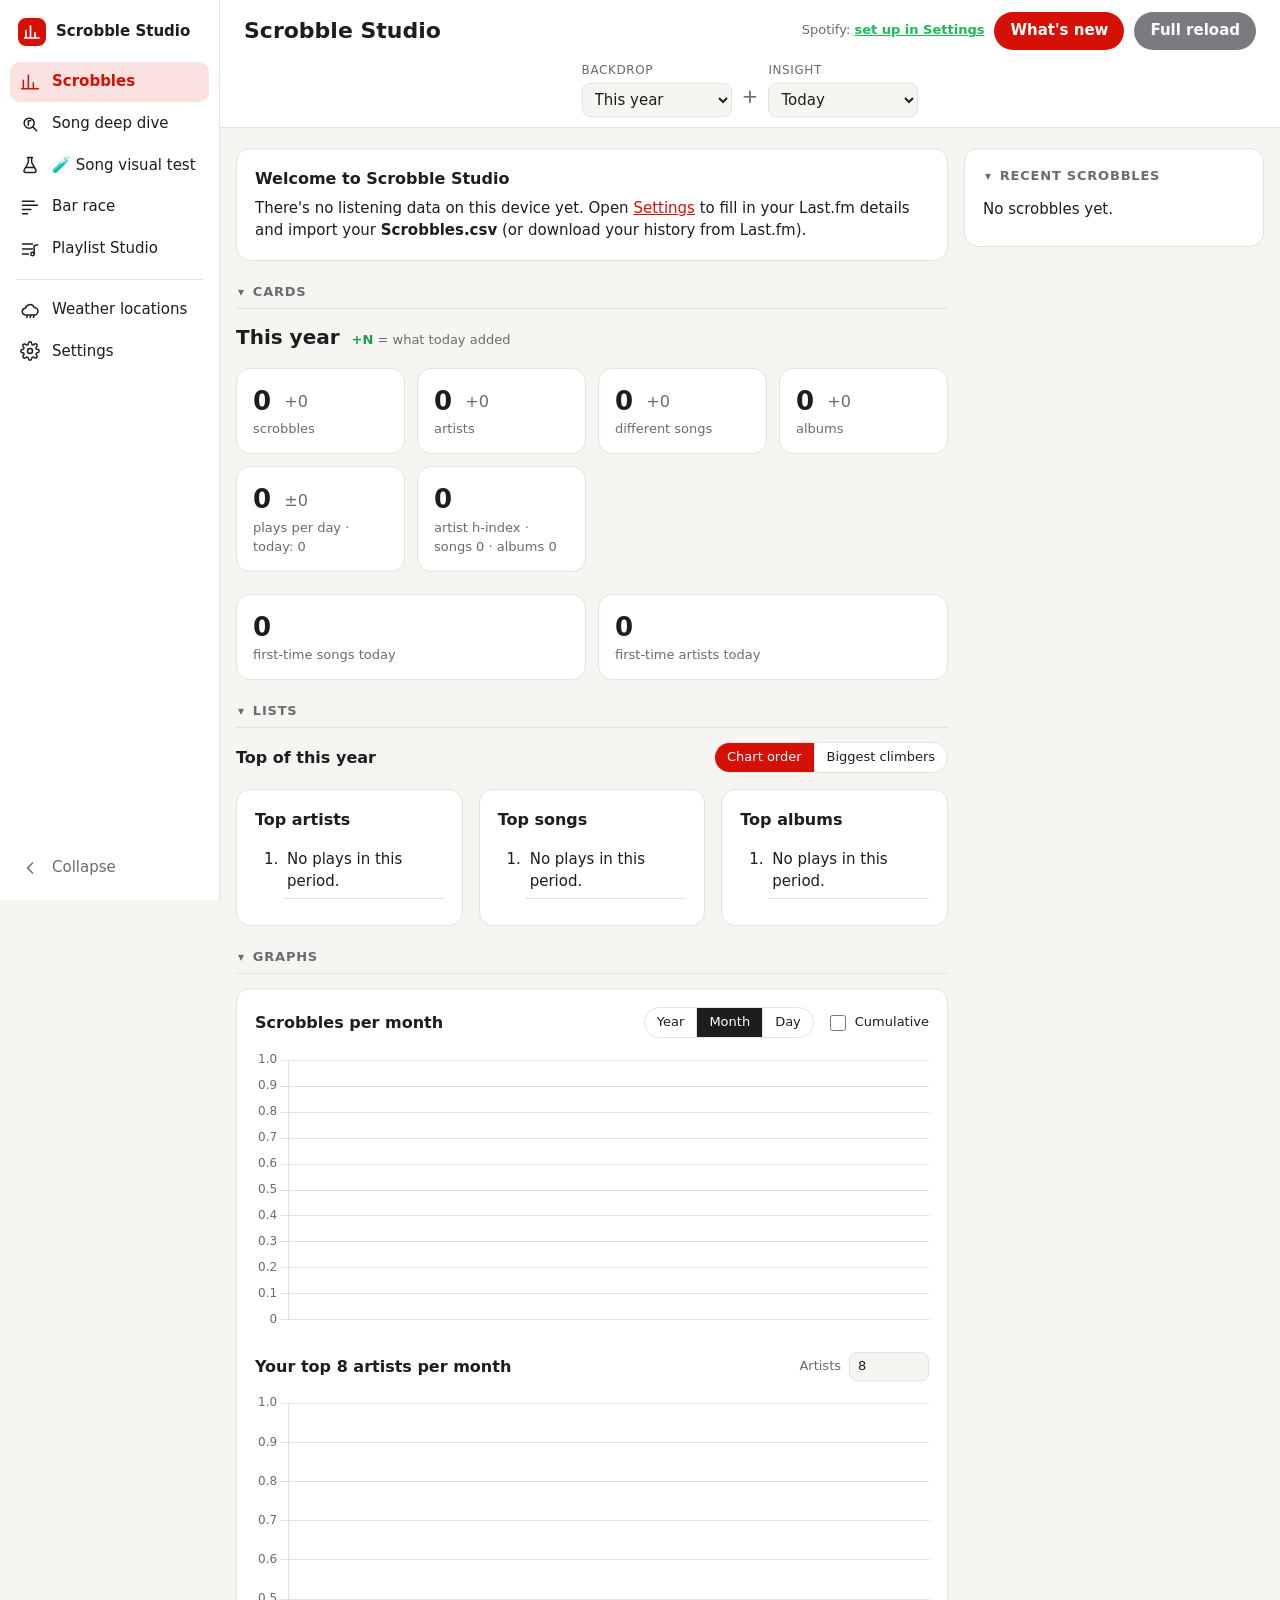
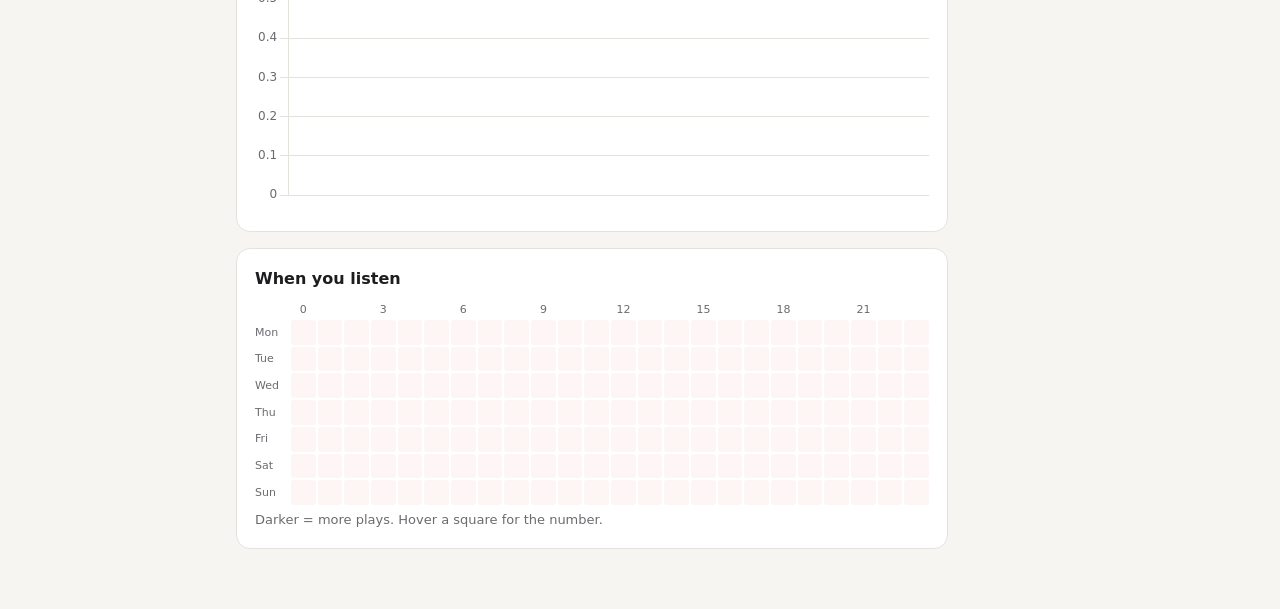
==== index.html @ 57355b49 "﻿Song deep dive: whole timeline in the skyline, shorter cards - Skyline timeline starts at your very" ====
<!doctype html>
<html lang="en">
<head>
  <meta charset="utf-8">
  <meta name="viewport" content="width=device-width, initial-scale=1">
  <title>Scrobble Studio</title>
  <meta name="theme-color" content="#d51007">
  <link rel="manifest" href="manifest.webmanifest">
  <link rel="icon" href="icon-192.png">
  <link rel="apple-touch-icon" href="icon-192.png">
  <link rel="stylesheet" href="style.css?v=21">
  <!-- Chart.js 4.4.1 (official npm release), stored in this repository so no outside code runs in the app -->
  <script src="js/chart.umd.min.js?v=21"></script>
</head>
<body>
  <div class="sticky-top">
    <header class="top">
      <h1>Scrobble Studio <span class="page-title" id="pageTitle"></span></h1>
      <div class="top-actions">
        <span id="spotifyStatus" class="pill">Spotify: checking…</span>
        <button id="newBtn" class="btn grey">Checking…</button>
        <button id="fullBtn" class="btn grey" title="Download your entire Last.fm history again and rebuild your data">Full reload</button>
      </div>
    </header>

    <!-- Scrobbles page: backdrop + insight panel (collapsible on phones) -->
    <section class="filters panel" data-page="scrobbles">
      <button class="panel-toggle" id="panelToggle" type="button" aria-expanded="false" aria-controls="panelBody">
        <span id="panelSummary">This year · + today</span><span class="chev" aria-hidden="true">▾</span>
      </button>
      <div class="panel-body" id="panelBody">
        <div class="compare">
          <label class="view-group" title="The big picture: all totals and lists are for this period">
            <span class="view-label">Backdrop</span>
            <select id="backdrop">
              <option value="all">All time</option><option value="year">This year</option><option value="365d">Last 365 days</option>
              <option value="month">This month</option><option value="30d">Last 30 days</option>
              <option value="week">This week</option><option value="7d">Last 7 days</option>
            </select>
          </label>
          <span class="compare-arrow" aria-hidden="true">+</span>
          <label class="view-group" title="The recent period whose influence is shown as green +N">
            <span class="view-label">Insight</span>
            <select id="insight">
              <option value="today">Today</option><option value="week">This week</option><option value="7d">Last 7 days</option>
              <option value="month">This month</option><option value="30d">Last 30 days</option>
              <option value="year">This year</option><option value="365d">Last 365 days</option>
            </select>
          </label>
        </div>
      </div>
    </section>
  </div>

  <!-- ============================================================ Scrobbles (backdrop + insight) -->
  <div class="page" data-page="scrobbles">
  <div class="layout">
  <main>
    <section class="card welcome" id="welcome" hidden>
      <h2>Welcome to Scrobble Studio</h2>
      <p>There's no listening data on this device yet. Open <a href="settings.html">Settings</a> to fill in your Last.fm
        details and import your <b>Scrobbles.csv</b> (or download your history from Last.fm).</p>
    </section>

    <details class="group" data-group="cards" open>
      <summary class="group-head">Cards</summary>
      <div class="group-body">
        <div class="overview-head">
          <h2 id="ovTitle">This year</h2>
          <span class="hint" id="ovHint"></span>
        </div>
        <section class="stats" id="stats"></section>
        <section class="stats firsts" id="stats2"></section>
      </div>
    </details>

    <details class="group" data-group="lists" open>
      <summary class="group-head">Lists</summary>
      <div class="group-body">
    <div class="top-head">
      <h2 id="listsTitle">Top of this year</h2>
      <span class="selection-pill" id="selectionPill" hidden>
        Filtered to: <b id="selectionText"></b>
        <button id="selectionClear" title="Clear (Esc)" aria-label="Clear selection">✕</button>
      </span>
      <span style="flex:1"></span>
      <div class="seg" id="listSort" role="group" aria-label="Order">
        <button data-sort="chart">Chart order</button><button data-sort="climb">Biggest climbers</button>
      </div>
    </div>
    <div class="grid3">
      <section class="card">
        <div class="card-head"><h2>Top artists</h2></div>
        <ol id="artistList" class="ranklist bars movers" data-show="10"></ol>
        <div class="list-size" data-list="artistList"></div>
        <div class="dropped" id="artistDropped"></div>
      </section>
      <section class="card">
        <div class="card-head"><h2>Top songs</h2></div>
        <ol id="trackList" class="ranklist bars movers" data-show="10"></ol>
        <div class="list-size" data-list="trackList"></div>
        <div class="dropped" id="trackDropped"></div>
      </section>
      <section class="card">
        <div class="card-head"><h2>Top albums</h2></div>
        <ol id="albumList" class="ranklist bars movers" data-show="10"></ol>
        <div class="list-size" data-list="albumList"></div>
        <div class="dropped" id="albumDropped"></div>
      </section>
    </div>
      </div>
    </details>

    <details class="group" data-group="graphs" open>
      <summary class="group-head">Graphs</summary>
      <div class="group-body">
    <section class="card">
      <div class="card-head chart-head">
        <h2 id="timelineTitle">Scrobbles per month</h2>
        <div class="chart-tools">
          <div class="seg seg-neutral" id="timeBy" role="group" aria-label="Group per"
               title="Year shows all years (ignores the backdrop); month and day follow the backdrop">
            <button data-by="year">Year</button><button data-by="month">Month</button><button data-by="day">Day</button>
          </div>
          <label class="switch" title="Show a running total instead of the amount per period">
            <input type="checkbox" id="cumulative"> Cumulative
          </label>
        </div>
      </div>
      <div class="chart-box"><canvas id="timelineChart"></canvas></div>
      <div class="card-head chart-head" style="margin-top:22px">
        <h2 id="yearsTitle">Your top artists per month</h2>
        <label class="count-field" title="How many artists the chart draws (1-25)">Artists
          <input type="number" id="artistLines" min="1" max="25" step="1" value="8">
        </label>
      </div>
      <div class="chart-box tall"><canvas id="yearsChart"></canvas></div>
    </section>

    <section class="card">
      <div class="card-head"><h2>When you listen</h2></div>
      <div id="clock" class="clock"></div>
      <p class="hint">Darker = more plays. Hover a square for the number.</p>
    </section>
      </div>
    </details>
  </main>

  <aside class="card recent">
    <details class="group" data-group="recent" open>
      <summary class="group-head">Recent scrobbles <span class="hint" id="recentCount"></span></summary>
      <ol id="recentList" class="recent-list"></ol>
    </details>
  </aside>
  </div>
  </div>

  <!-- ============================================================ Playlist Studio -->
  <div class="page" data-page="playlists" hidden>
    <main class="page-main">
    <section class="card maker" id="maker">
      <div class="card-head"><h2>Playlist Studio</h2></div>
      <div class="param-row pl-period">
        <label>Period
          <select id="plRange">
            <option value="all">All time</option><option value="year">This year</option><option value="month">This month</option>
            <option value="week">This week</option><option value="365d">Last 365 days</option><option value="30d">Last 30 days</option>
            <option value="7d">Last 7 days</option><option value="custom">Custom…</option>
          </select>
        </label>
        <label>From <input type="date" id="plStart"></label>
        <label>To <input type="date" id="plEnd"></label>
        <span class="hint">Used by Top tracks and Weather.</span>
      </div>
      <div class="tabs" id="tabs">
        <button class="tab active" data-kind="top">Top tracks</button>
        <button class="tab" data-kind="forgotten">Forgotten favourites</button>
        <button class="tab" data-kind="artists">Artist deep-dive</button>
        <button class="tab" data-kind="genre">Genre deep-dive</button>
        <button class="tab" data-kind="onthisday">On this day</button>
        <button class="tab" data-kind="weather">Weather</button>
      </div>

      <div class="params">
        <div class="param-group" data-for="top">
          <p class="hint">Your most played songs in the period above.</p>
        </div>
        <div class="param-group" data-for="forgotten" hidden>
          <label>Played at least <input type="number" id="minPlays" value="10" min="1"> times</label>
          <label>…but not in the last <input type="number" id="months" value="12" min="1"> months</label>
        </div>
        <div class="param-group" data-for="artists" hidden>
          <label class="wide">Artists (separate with commas)
            <input type="text" id="artistInput" list="artistOptions" placeholder="e.g. Wolf Alice, Coldplay">
          </label>
          <datalist id="artistOptions"></datalist>
        </div>
        <div class="param-group" data-for="genre" hidden>
          <label class="wide">Genre
            <input type="text" id="tagInput" list="tagOptions" placeholder="e.g. indie rock">
          </label>
          <datalist id="tagOptions"></datalist>
          <button class="btn ghost" id="loadTags">Suggest genres from my artists</button>
          <p class="hint">The first time, this looks up genres for your top 200 artists on Last.fm. That takes about a minute, then it's saved.</p>
        </div>
        <div class="param-group" data-for="onthisday" hidden>
          <label>Within <input type="number" id="window" value="3" min="0" max="30"> days of today, in earlier years</label>
        </div>
        <div class="param-group" data-for="weather" hidden>
          <label>Weather
            <select id="wCond">
              <option value="rain">Rain</option>
              <option value="heavy">Heavy rain</option>
              <option value="snow">Snow</option>
              <option value="clear">Sunny / clear</option>
              <option value="cloudy">Grey / overcast</option>
              <option value="fog">Fog</option>
              <option value="storm">Thunderstorm</option>
              <option value="any">Any weather</option>
            </select>
          </label>
          <label>Match
            <select id="wScope">
              <option value="day">the whole day</option>
              <option value="hour">the hour I listened</option>
            </select>
          </label>
          <label>Rank by
            <select id="wSort">
              <option value="plays">most played</option>
              <option value="typical">most typical for this weather</option>
            </select>
          </label>
          <label>Temp. <input type="number" id="wTmin" placeholder="min" step="1"> to <input type="number" id="wTmax" placeholder="max" step="1"> °C</label>
          <div class="months" id="wMonths">
            <span class="hint">Months:</span>
            <label><input type="checkbox" value="1">Jan</label><label><input type="checkbox" value="2">Feb</label>
            <label><input type="checkbox" value="3">Mar</label><label><input type="checkbox" value="4">Apr</label>
            <label><input type="checkbox" value="5">May</label><label><input type="checkbox" value="6">Jun</label>
            <label><input type="checkbox" value="7">Jul</label><label><input type="checkbox" value="8">Aug</label>
            <label><input type="checkbox" value="9">Sep</label><label><input type="checkbox" value="10">Oct</label>
            <label><input type="checkbox" value="11">Nov</label><label><input type="checkbox" value="12">Dec</label>
          </div>
          <p class="hint" id="wHint">Uses the weather from your <a href="locations.html">Weather locations</a> and the period above.</p>
        </div>
        <div class="param-row">
          <label>Number of songs <input type="number" id="limit" value="50" min="5" max="200"></label>
          <button class="btn" id="previewBtn">Preview playlist</button>
        </div>
      </div>

      <div id="preview" hidden>
        <div class="param-row">
          <label class="wide">Playlist name <input type="text" id="plName"></label>
          <button class="btn spotify" id="createBtn">Create on Spotify</button>
        </div>
        <p id="createMsg" class="msg"></p>
        <ol id="plList" class="ranklist removable"></ol>
      </div>
    </section>
    </main>
  </div>

  <!-- ============================================================ Bar race -->
  <div class="page" data-page="race" hidden>
    <main class="page-main">
      <section class="card race-form">
        <div class="card-head"><h2>Bar race</h2></div>
        <div class="race-grid">
          <div class="view-group"><span class="view-label">What races</span>
            <div class="seg" id="raceKind" role="group" aria-label="What races">
              <button data-kind="artist">Artists</button><button data-kind="track">Songs</button><button data-kind="album">Albums</button>
            </div>
          </div>
          <label class="view-group"><span class="view-label">Timeframe</span>
            <select id="raceRange">
              <option value="all">All time</option><option value="year">This year</option><option value="365d">Last 365 days</option>
              <option value="30d">Last 30 days</option><option value="custom">Custom…</option>
            </select></label>
          <label class="view-group"><span class="view-label">From</span><input type="date" id="raceStart"></label>
          <label class="view-group"><span class="view-label">To</span><input type="date" id="raceEnd"></label>
          <label class="view-group"><span class="view-label">Bars shown</span><input type="number" id="raceN" min="3" max="30" value="10"></label>
          <label class="view-group"><span class="view-label">Duration (seconds)</span><input type="number" id="raceDur" min="5" max="300" value="30"></label>
          <label class="view-group"><span class="view-label">Step</span>
            <select id="raceStep">
              <option value="auto">Auto</option><option value="day">Per day</option><option value="week">Per week</option>
              <option value="month">Per month</option><option value="year">Per year</option>
            </select></label>
          <label class="view-group"><span class="view-label">Mode</span>
            <select id="raceMode">
              <option value="cumulative">Running total</option>
              <option value="rolling">Rolling window (what was hot)</option>
            </select></label>
          <label class="view-group" id="raceWinWrap" hidden><span class="view-label">Window (steps)</span><input type="number" id="raceWin" min="1" max="1000" value="12"></label>
          <button class="btn" id="raceGo">Generate</button>
        </div>
        <p class="hint" id="raceHint">Running total: who has the most plays so far at each moment. Rolling window: who was hottest at each moment (e.g. the last 12 months).</p>
      </section>

      <section class="card race-stage">
        <canvas id="raceCanvas" aria-label="Animated bar chart race"></canvas>
        <div class="player">
          <input type="range" class="scrub" id="raceScrub" min="0" max="1000" value="0" aria-label="Position in the race">
          <div class="player-controls">
            <button class="icon-btn" id="racePlay" type="button" aria-label="Play"></button>
            <button class="icon-btn ghost" id="raceRestart" type="button" aria-label="Restart"></button>
            <span style="flex:1"></span>
            <button class="btn grey" id="raceRecord" title="Play the whole race once and save it as a video file">● Record video</button>
          </div>
        </div>
      </section>
    </main>
  </div>

  <!-- ============================================================ Song deep dive -->
  <div class="page" data-page="song" hidden>
    <main class="page-main">
      <section class="card song-search">
        <div class="search-wrap">
          <input type="search" id="songQuery" placeholder="Search a song or artist from your library…" autocomplete="off" aria-label="Search a song">
          <ul id="songResults" class="suggest" hidden></ul>
        </div>
      </section>
      <section class="card hint" id="songEmpty">Search a song above, or click a song in the Top songs list on the Scrobbles page.</section>
      <div id="songBody" class="song-body" hidden>
        <div class="song-head" id="songHead"><div class="song-head-text"><h2 id="songTitle"></h2><span class="hint" id="songSub"></span></div><div class="song-head-nums" id="songHeadNums"></div></div>
        <section class="stats" id="songStats"></section>
        <section class="card">
          <div class="card-head chart-head">
            <h2>Skyline: position among all your songs</h2>
            <div class="seg seg-neutral" id="songRange" role="group" aria-label="Period">
              <button data-range="all">All time</button><button data-range="year">This year</button><button data-range="month">This month</button>
            </div>
          </div>
          <canvas id="songCanvas" aria-label="Skyline: every song's plays so far by position, this song in red"></canvas>
          <div class="player">
            <input type="range" class="scrub" id="songScrub" min="0" max="1000" value="1000" aria-label="Position in time">
            <div class="player-date" id="songDate"></div>
            <div class="player-controls">
              <button class="icon-btn" id="songPlay" type="button" aria-label="Play"></button>
              <button class="icon-btn ghost" id="songRestart" type="button" aria-label="Restart"></button>
            </div>
          </div>
        </section>
        <section class="card">
          <div class="card-head chart-head">
            <h2>Year rings</h2>
            <label class="count-field" title="The window looks this many months back and ahead, plus the month itself (0-12)">Months before and after
              <input type="number" id="ringHalf" min="0" max="12" step="1" value="1">
            </label>
          </div>
          <canvas id="ringCanvas" class="lab-canvas" aria-label="Year rings: plays around each date, one ring per year"></canvas>
          <div class="player">
            <input type="range" class="scrub" id="ringScrub" min="0" max="1000" value="1000" aria-label="Position in time">
            <div class="player-date" id="ringDate"></div>
            <div class="player-controls">
              <button class="icon-btn" id="ringPlay" type="button" aria-label="Play"></button>
              <button class="icon-btn ghost" id="ringRestart" type="button" aria-label="Restart"></button>
            </div>
          </div>
        </section>
        <section class="card">
          <div class="card-head"><h2>Played together</h2></div>
          <p class="hint">For every play of this song: the 3 songs you played most within 2 days before or after. These 5 made that top 3 most often.</p>
          <ol id="songTogether" class="ranklist together"></ol>
        </section>
      </div>
    </main>
  </div>

  <!-- ============================================================ Song visual test (temporary) -->
  <div class="page" data-page="lab" hidden>
    <main class="page-main">
      <section class="card lab-controls">
        <p class="hint" style="margin-top:0">🧪 Temporary test page: compare different ways to show a song's journey. Pick a song, then play each visual with its own controls.</p>
        <div class="search-wrap">
          <input type="search" id="labQuery" placeholder="Search a song or artist from your library…" autocomplete="off" aria-label="Search a song">
          <ul id="labResults" class="suggest" hidden></ul>
        </div>
        <div class="lab-opts">
          <div class="seg seg-neutral" id="labRange" role="group" aria-label="Period">
            <button data-range="all">All time</button><button data-range="year">This year</button><button data-range="month">This month</button>
          </div>
          <label class="count-field" title="How many months the rolling total covers (1-60)">Rolling months
            <input type="number" id="labMonths" min="1" max="60" step="1" value="12">
          </label>
          <span class="hint" id="labSong"></span>
        </div>
      </section>
      <p class="hint" id="labEmpty">Search a song above to start.</p>
      <div id="labBody" class="song-body" hidden></div>
    </main>
  </div>

  <div id="toast" class="toast" hidden></div>
  <script src="js/engine.js?v=21"></script>
  <script src="js/nav.js?v=21"></script>
  <script src="js/app.js?v=21"></script>
  <script src="js/race.js?v=21"></script>
  <script src="js/song.js?v=21"></script>
  <script src="js/songlab.js?v=21"></script>
</body>
</html>
---- style.css ----
:root {
  --bg: #f6f5f2;
  --card: #ffffff;
  --text: #1d1d1f;
  --muted: #6b6b70;
  --line: #e4e2dd;
  --accent: #d51007;      /* Last.fm red */
  --spotify: #1db954;
  --radius: 14px;
}
@media (prefers-color-scheme: dark) {
  :root:not([data-theme="light"]) {
    --bg: #131315;
    --card: #1d1d20;
    --text: #ececef;
    --muted: #9a9aa2;
    --line: #2e2e33;
    --accent: #ff4a3d;
  }
}

* { box-sizing: border-box; }
body {
  margin: 0;
  background: var(--bg);
  color: var(--text);
  font: 15px/1.45 "Segoe UI", system-ui, sans-serif;
}
h1 { font-size: 22px; margin: 0; }
h2 { font-size: 16px; margin: 0; }

/* Header + filter bar stay pinned to the top while you scroll */
.sticky-top {
  position: sticky; top: 0; z-index: 5;
  background: var(--card); border-bottom: 1px solid var(--line);
}
.top {
  display: flex; justify-content: space-between; align-items: center; flex-wrap: wrap; gap: 12px;
  padding: 12px 24px 8px;
}
.top-actions { display: flex; gap: 10px; align-items: center; flex-wrap: wrap; }

.clock { width: 100%; }               /* horizontal: always fills the card's full width */
.count-field { font-size: 13px; }
.count-field input { width: 72px; padding: 4px 6px; }

/* Chart granularity switch in the top bar: a display setting, so it looks different from the red filters */
.view-opts {
  display: flex; gap: 20px; align-items: flex-start;
  margin-left: 24px; margin-right: auto; padding-left: 24px; border-left: 1px dashed var(--line);
}
.view-group { display: flex; flex-direction: column; gap: 4px; align-items: flex-start; }
.view-label { font-size: 12px; color: var(--muted); text-transform: uppercase; letter-spacing: .05em; }
/* Click selection in the top lists (cross-filter) */
.ranklist.bars li[data-id] { cursor: pointer; user-select: none; border-radius: 4px; }
.ranklist.bars li[data-id]:hover { background: color-mix(in srgb, var(--accent) 5%, transparent); }
.ranklist.has-selection li:not(.picked) { opacity: .4; }
.ranklist li.picked { box-shadow: inset 3px 0 0 var(--accent); }
.ranklist li.picked::before { background: color-mix(in srgb, var(--accent) 28%, transparent) !important; }
.selection-pill {
  display: inline-flex; align-items: center; gap: 6px; margin-left: 12px; padding: 3px 4px 3px 12px;
  font-size: 13px; color: var(--accent); border: 1px solid var(--accent); border-radius: 999px;
  background: color-mix(in srgb, var(--accent) 8%, transparent); max-width: 50%;
}
.selection-pill[hidden] { display: none; }
.selection-pill b { overflow: hidden; text-overflow: ellipsis; white-space: nowrap; }
.selection-pill button { border: 0; background: var(--accent); color: #fff; border-radius: 999px; width: 22px; height: 22px; cursor: pointer; font-size: 11px; }

.stat.h { border-style: dashed; }
.stat.h .l::after { content: " ⓘ"; opacity: .6; }
.view-number { width: 64px; padding: 4px 8px; font-size: 13px; border-radius: 999px; background: var(--card); }
.seg.seg-neutral button.active { background: var(--text); color: var(--card); }

/* Top artists / songs / albums row */
.top-head { display: flex; justify-content: space-between; align-items: center; gap: 12px; flex-wrap: wrap; }
.seg { display: inline-flex; border: 1px solid var(--line); border-radius: 999px; overflow: hidden; background: var(--card); }
.seg button { font: inherit; font-size: 13px; border: 0; background: transparent; color: var(--text); padding: 5px 12px; cursor: pointer; }
.seg button + button { border-left: 1px solid var(--line); }
.seg button.active { background: var(--accent); color: #fff; }
.grid3 { display: grid; grid-template-columns: repeat(3, minmax(0, 1fr)); gap: 16px; }
@media (max-width: 1100px) { .grid3 { grid-template-columns: 1fr; } }
.ranklist.bars { max-height: 460px; }
.ranklist.bars li { position: relative; padding: 5px 4px; }
.ranklist.bars li::before {
  content: ""; position: absolute; left: 0; top: 3px; bottom: 3px; width: var(--w); z-index: 0;
  background: color-mix(in srgb, var(--accent) 12%, transparent); border-radius: 4px;
}
.ranklist.bars li > * { position: relative; z-index: 1; }
.ranklist.bars .t, .ranklist.bars .a { display: block; overflow: hidden; text-overflow: ellipsis; white-space: nowrap; }

.months { display: flex; flex-wrap: wrap; gap: 4px 10px; align-items: center; width: 100%; }
.months label { gap: 3px; font-size: 13px; color: var(--text); }
.param-group a { color: var(--accent); }

/* Anything with the hidden attribute stays hidden, whatever its display style */
[hidden] { display: none !important; }

/* ---------- Left sidebar (nav.js) ---------- */
:root { --side: 220px; }
body.side-collapsed { --side: 64px; }
body { padding-left: var(--side); transition: padding-left .2s; }
.sidebar {
  position: fixed; left: 0; top: 0; bottom: 0; width: var(--side); z-index: 30;
  display: flex; flex-direction: column; gap: 2px; padding: 12px 10px;
  background: var(--card); border-right: 1px solid var(--line); transition: width .2s, transform .2s; overflow: hidden;
}
.side-brand { display: flex; align-items: center; gap: 10px; padding: 6px 8px 14px; font-weight: 700; white-space: nowrap; }
.side-logo { display: inline-flex; width: 28px; height: 28px; border-radius: 8px; background: var(--accent); color: #fff; align-items: center; justify-content: center; flex: none; }
.side-logo svg { width: 18px; height: 18px; }
.side-link {
  display: flex; align-items: center; gap: 12px; padding: 9px 10px; border-radius: 10px; white-space: nowrap;
  color: var(--text); text-decoration: none; font: inherit; border: 0; background: none; cursor: pointer; text-align: left;
}
.side-logo svg { fill: none; stroke: currentColor; stroke-width: 2.2; stroke-linecap: round; stroke-linejoin: round; }
.side-link svg, .burger svg { width: 20px; height: 20px; flex: none; fill: none; stroke: currentColor; stroke-width: 1.8; stroke-linecap: round; stroke-linejoin: round; }
.side-link:hover { background: var(--bg); }
.side-link.active { background: color-mix(in srgb, var(--accent) 12%, transparent); color: var(--accent); font-weight: 600; }
.side-sep { height: 1px; background: var(--line); margin: 8px 6px; }
.side-fill { flex: 1; }
.side-collapse { color: var(--muted); }
body.side-collapsed .side-text { display: none; }
body.side-collapsed .side-collapse svg { transform: rotate(180deg); }
.burger { display: none; border: 0; background: none; color: var(--text); padding: 4px; margin-right: 4px; cursor: pointer; }
.side-scrim { display: none; }
.top h1 { display: flex; align-items: center; gap: 6px; }
.page-title { color: var(--muted); font-weight: 500; }
.page-main { max-width: 1400px; margin: 0 auto; padding: 20px 16px 60px; display: grid; gap: 16px; }

@media (max-width: 800px) {
  body, body.side-collapsed { padding-left: 0; --side: 240px; }
  body .side-text { display: inline !important; }
  .sidebar { transform: translateX(-100%); box-shadow: 0 0 24px rgba(0,0,0,.2); }
  body.side-open .sidebar { transform: none; }
  body.side-open .side-scrim { display: block; position: fixed; inset: 0; background: rgba(0,0,0,.35); z-index: 25; }
  .side-collapse { display: none; }
  .burger { display: inline-flex; }
}

/* ---------- Trends page ---------- */
.trends-bar { justify-content: flex-start; gap: 16px 28px; }
.compare { display: flex; align-items: flex-end; gap: 10px; flex-wrap: wrap; }
.compare select { min-width: 150px; }
.compare-arrow { font-size: 20px; color: var(--muted); padding-bottom: 6px; }
.compare-swap { padding: 6px 12px; }
.trend-intro h2 { font-size: 20px; }
.trend-intro p { margin: 6px 0 0; }
.ranklist.movers { max-height: 520px; }
.ranklist.movers li { padding: 6px 4px; }
.ranklist.movers li.touched { background: color-mix(in srgb, var(--accent) 6%, transparent); border-radius: 4px; }
.ranklist.movers .t, .ranklist.movers .a { display: block; overflow: hidden; text-overflow: ellipsis; white-space: nowrap; }
.mv { display: inline-block; min-width: 38px; text-align: center; font-size: 12px; font-weight: 700; padding: 2px 6px; border-radius: 999px; }
.mv.up { color: #1a9e48; background: color-mix(in srgb, #1a9e48 14%, transparent); }
.mv.down { color: var(--accent); background: color-mix(in srgb, var(--accent) 12%, transparent); }
.mv.new { color: #fff; background: var(--accent); }
.mv.same { color: var(--muted); }
.stat .v .mv { font-size: 13px; vertical-align: middle; }
.dropped { margin-top: 8px; font-size: 13px; }
.dropped .drop { white-space: nowrap; }
.pl-period { margin-bottom: 12px; padding-bottom: 12px; border-bottom: 1px solid var(--line); }

/* ---------- Scrobbles page: backdrop + insight panel, cards, lists ---------- */
.panel { flex-direction: column; align-items: stretch; gap: 0; }
.panel-body { display: flex; flex-wrap: wrap; align-items: flex-end; gap: 12px 28px; }
.panel-body .view-opts { margin-left: 0; }
.panel-toggle {
  display: none; width: 100%; align-items: center; justify-content: space-between; gap: 8px;
  font: inherit; font-weight: 600; color: var(--text); background: var(--bg); border: 1px solid var(--line);
  border-radius: 10px; padding: 8px 12px; cursor: pointer;
}
.panel.open .chev { transform: rotate(180deg); }
.chev { transition: transform .15s; color: var(--muted); }
.overview-head { display: flex; align-items: baseline; gap: 12px; flex-wrap: wrap; }
.overview-head h2 { font-size: 20px; }
.plus { color: #1a9e48; font-weight: 700; font-size: .62em; margin-left: 4px; vertical-align: middle; white-space: nowrap; }
.plus.zero { color: var(--muted); font-weight: 500; }
.overview-head .plus { font-size: 13px; margin: 0; }
.ranklist.movers .p { display: flex; align-items: center; gap: 6px; }
.ranklist.movers .p b { font-weight: 600; font-variant-numeric: tabular-nums; color: var(--text); }
.ranklist.movers .p .plus { font-size: 12px; margin: 0; }
.ranklist.movers .mv { min-width: 0; padding: 1px 6px; font-size: 11px; }
/* The green end of each bar = the share the insight added (60 plays with +30 → half green).
   Medium-dark green at partial strength, so the text on top stays readable. */
.ranklist.movers li::before {
  background: linear-gradient(to right,
    color-mix(in srgb, var(--accent) 12%, transparent) 0 calc(100% - var(--g, 0%)),
    color-mix(in srgb, #15803d 38%, transparent) calc(100% - var(--g, 0%)) 100%);
}
.ranklist.movers li.picked::before {
  background: linear-gradient(to right,
    color-mix(in srgb, var(--accent) 28%, transparent) 0 calc(100% - var(--g, 0%)),
    color-mix(in srgb, #15803d 50%, transparent) calc(100% - var(--g, 0%)) 100%) !important;
}
.plus.minus { color: var(--accent); }

/* Collapsible groups on the Scrobbles page */
details.group > summary.group-head {
  list-style: none; cursor: pointer; user-select: none; display: flex; align-items: center; gap: 8px;
  font-size: 13px; font-weight: 700; letter-spacing: .06em; text-transform: uppercase; color: var(--muted);
  padding: 6px 2px; border-bottom: 1px solid var(--line);
}
details.group > summary.group-head::-webkit-details-marker { display: none; }
details.group > summary.group-head::before { content: "▾"; font-size: 12px; transition: transform .15s; }
details.group:not([open]) > summary.group-head::before { transform: rotate(-90deg); }
details.group > summary.group-head:hover { color: var(--text); }
details.group > summary .hint { margin: 0 0 0 auto; text-transform: none; letter-spacing: 0; font-weight: 400; }
.group-body { display: grid; gap: 16px; padding-top: 14px; min-width: 0; }
aside.recent details.group > summary.group-head { border-bottom: 0; padding-top: 0; }
.stats.firsts { margin-top: 6px; }
.chart-head { flex-wrap: wrap; }
.chart-tools { display: flex; align-items: center; gap: 12px; flex-wrap: wrap; }
.switch { display: inline-flex; align-items: center; gap: 6px; font-size: 13px; color: var(--text); cursor: pointer; }
.switch input { accent-color: var(--accent); width: 16px; height: 16px; }
.count-field { font-size: 13px; color: var(--muted); }
.count-field input { width: 64px; padding: 4px 8px; }
/* Listening grid, vertical version (phone held upright): days across, hours down */
.clock.vertical { grid-template-columns: 44px repeat(7, minmax(0, 1fr)); max-width: 420px; }
.clock.vertical .cell { aspect-ratio: auto; height: 16px; }
.clock.vertical .lab { justify-content: flex-end; padding-right: 6px; font-size: 10px; }

/* Lists: top 50 by default; buttons switch to 10 or 100 */
.ranklist[data-show="10"] > li:nth-child(n+11), .ranklist[data-show="50"] > li:nth-child(n+51) { display: none; }
.list-size { display: flex; gap: 8px; margin-top: 8px; }
.list-size:empty { display: none; }
.list-size button {
  flex: 1; padding: 7px 8px; font: inherit; font-weight: 600; font-size: 13px; cursor: pointer;
  color: var(--accent); background: var(--bg); border: 1px solid var(--line); border-radius: 10px;
}
.list-size button:hover { border-color: var(--accent); }
/* Phones: no scrolling inside the lists (it trapped the thumb); they grow with the page instead */
@media (max-width: 700px), (max-height: 500px) and (orientation: landscape) {
  .ranklist.bars, .ranklist.movers { max-height: none; overflow: visible; }
}

/* Group headers (Cards, Lists, Graphs) stay visible just below the top bar while you scroll */
main details.group > summary.group-head { position: sticky; top: var(--stick, 0px); z-index: 4; background: var(--bg); }

/* Shared player (Bar race, Song deep dive): full-width slider, buttons on their own row */
.player { margin-top: 10px; }
.player .scrub { display: block; width: 100%; margin: 0; accent-color: var(--accent); height: 22px; cursor: pointer; }
.player-controls { display: flex; align-items: center; gap: 10px; margin-top: 8px; }
.icon-btn {
  display: inline-flex; align-items: center; justify-content: center; width: 42px; height: 42px; padding: 0;
  border-radius: 999px; border: 0; background: var(--accent); color: #fff; cursor: pointer;
}
.icon-btn.ghost { background: transparent; color: var(--accent); border: 1px solid var(--accent); width: 38px; height: 38px; }
.icon-btn svg { width: 20px; height: 20px; }
.player button:disabled, .player input:disabled { opacity: .5; cursor: not-allowed; }

/* Song deep dive */
.search-wrap { position: relative; }
.search-wrap input { width: 100%; font-size: 16px; padding: 10px 12px; }
.search-wrap .suggest { top: 46px; right: 0; max-height: 360px; overflow: auto; }
.song-body { display: grid; gap: 16px; }
.song-head h2 { font-size: 24px; }
.song-head .hint { display: block; margin-top: 2px; }
#songCanvas { display: block; width: 100%; height: 320px; border-radius: 10px; }
.v-date { font-size: 20px; }
.v-unit { font-size: 15px; font-weight: 500; color: var(--muted); }
.ranklist.together li { padding: 7px 0; }
.ranklist.together .p { color: var(--accent); font-weight: 700; }
.ranklist.together .t, .ranklist.together .a { display: block; }
li.link { cursor: pointer; }
li.link:hover .t { color: var(--accent); }

/* ---------- Bar race page ---------- */
.race-grid { display: flex; flex-wrap: wrap; gap: 14px 18px; align-items: flex-end; }
.race-grid input[type="number"] { width: 90px; }
.race-grid input, .race-grid select { padding: 6px 8px; }
.race-form .hint { margin-top: 12px; }
.race-stage { padding: 12px; }
#raceCanvas { display: block; width: 100%; height: 480px; border-radius: 10px; }

/* Browser version: welcome card, settings page */
.welcome { border-color: var(--accent); }
.welcome p { margin: 8px 0 0; }
.welcome a, .settings a { color: var(--accent); }
.settings section { margin-bottom: 16px; }
.form-grid { display: grid; grid-template-columns: 110px 1fr; gap: 8px 12px; align-items: center; margin: 10px 0; }
.form-grid input { width: 100%; }
.file-btn { cursor: pointer; }
code.copyable { display: inline-block; padding: 6px 10px; border-radius: 8px; background: var(--bg); border: 1px solid var(--line); cursor: pointer; word-break: break-all; }

/* Phones: stack the top bar, smaller header, no sticky filter bar (it would fill the screen) */
@media (max-width: 700px), (max-height: 500px) and (orientation: landscape) {
  /* Phones: header + folded filter panel stay at the top; kept compact so they don't eat the screen */
  .sticky-top { position: sticky; }
  .top { padding: 8px 12px; flex-wrap: nowrap; gap: 8px; }
  .top h1 { font-size: 16px; min-width: 0; white-space: nowrap; overflow: hidden; }
  .top .page-title, #spotifyStatus { display: none; }
  .top-actions { flex-wrap: nowrap; margin-left: auto; }
  .top-actions .btn { padding: 5px 10px; font-size: 12px; white-space: nowrap; }
  .panel { padding: 0 12px 8px; }
  .panel-toggle { display: flex; }
  .panel-body { display: none; padding-top: 8px; }
  .panel.open .panel-body { display: flex; flex-direction: column; align-items: stretch; gap: 10px; }
  .panel .compare select { min-width: 0; width: 100%; }
  .panel .compare .view-group { flex: 1; }
  h1 { font-size: 18px; }
  .top-actions { gap: 6px; }
  .top-actions .btn { padding: 6px 12px; font-size: 13px; }
  .filters { padding: 4px 16px 12px; flex-direction: column; align-items: stretch; }
  .quick { grid-template-columns: auto repeat(3, minmax(0, 1fr)); }
  .quick .chip { font-size: 13px; padding: 5px 6px; }
  .view-opts { margin: 0; padding: 8px 0 0; border-left: 0; border-top: 1px dashed var(--line); flex-wrap: wrap; }
  .dates { flex-direction: row; justify-content: space-between; align-items: center; }
  .layout { padding: 12px 10px 40px; }
  .top-head { flex-direction: column; align-items: stretch; }
  .top-head .seg { align-self: flex-start; }
  .selection-pill { margin-left: 0; max-width: 100%; }
  .stats { grid-template-columns: repeat(2, minmax(0, 1fr)); }
  .chart-box.tall { height: 340px; }
  .form-grid { grid-template-columns: 1fr; }
}

/* Weather locations page */
main.narrow { max-width: 900px; margin: 0 auto; padding: 20px 16px 60px; }
.loc-table-wrap { overflow: visible; }
.loc-table input[type="date"] { width: 150px; }
.loc-table { width: 100%; border-collapse: collapse; }
.loc-table th { text-align: left; font-size: 13px; color: var(--muted); font-weight: 600; padding: 6px 8px 6px 0; }
.loc-table td { padding: 6px 8px 6px 0; vertical-align: top; border-top: 1px solid var(--line); }
.loc-table input[type="text"] { width: 100%; min-width: 220px; }
.loc-table .x { border: 0; background: none; color: var(--muted); font-size: 20px; cursor: pointer; line-height: 1; padding: 6px; }
.loc-table .x:hover { color: var(--accent); }
.place-cell { position: relative; width: 100%; }
.coords { font-size: 12px; color: var(--muted); margin-top: 2px; min-height: 1em; }
.suggest {
  position: absolute; left: 0; right: 8px; top: 38px; z-index: 10; list-style: none; margin: 0; padding: 4px 0;
  background: var(--card); border: 1px solid var(--line); border-radius: 8px; box-shadow: 0 6px 18px rgba(0,0,0,.12);
}
.suggest li { padding: 6px 10px; cursor: pointer; }
.suggest li:hover { background: var(--bg); }
.suggest li.none { cursor: default; color: var(--muted); }
.checks { list-style: none; margin: 14px 0 0; padding: 0; display: grid; gap: 6px; font-size: 14px; }
.checks li { padding: 6px 10px; border-radius: 8px; border-left: 3px solid; }
.checks .err { border-color: var(--accent); background: color-mix(in srgb, var(--accent) 8%, transparent); }
.checks .warn { border-color: #d48a00; background: color-mix(in srgb, #d48a00 10%, transparent); }
.checks .ok { border-color: #1a9e48; background: color-mix(in srgb, #1a9e48 10%, transparent); }

/* Page body: charts on the left, "Recent scrobbles" bar on the right */
.layout {
  display: grid; grid-template-columns: minmax(0, 1fr) 300px; gap: 16px; align-items: start;
  max-width: 1540px; margin: 0 auto; padding: 20px 16px 60px;
}
main { display: grid; gap: 16px; min-width: 0; }
.recent { position: sticky; top: 130px; max-height: calc(100vh - 150px); overflow: auto; padding: 14px 16px; }
.recent-list { list-style: none; margin: 0; padding: 0; }
.recent-list li { padding: 7px 0; border-bottom: 1px solid var(--line); }
.recent-list li:last-child { border-bottom: 0; }
.recent-list .t { font-weight: 600; display: block; overflow: hidden; text-overflow: ellipsis; white-space: nowrap; }
.recent-list .a { color: var(--muted); font-size: 13px; display: block; overflow: hidden; text-overflow: ellipsis; white-space: nowrap; }
.recent-list .w { color: var(--muted); font-size: 12px; }
.recent-list .day { padding: 10px 0 2px; border: 0; font-size: 12px; font-weight: 600; color: var(--accent); text-transform: uppercase; letter-spacing: .04em; }
@media (max-width: 1000px) {
  .layout { grid-template-columns: 1fr; }
  .recent { position: static; max-height: none; }
}
.card { background: var(--card); border: 1px solid var(--line); border-radius: var(--radius); padding: 18px; min-width: 0; }
.card-head { display: flex; justify-content: space-between; align-items: center; margin-bottom: 12px; gap: 8px; }
.grid2 { display: grid; grid-template-columns: 1fr 1fr; gap: 16px; }
@media (max-width: 800px) { .grid2 { grid-template-columns: 1fr; } }

.filters {
  display: flex; flex-wrap: wrap; gap: 10px 20px; align-items: center; justify-content: space-between;
  padding: 4px 24px 10px;
}
/* Quick ranges: "This …" on the top row, matching "Last …" right below it; All time spans both rows */
.quick { display: grid; grid-template-columns: auto repeat(3, minmax(0, 1fr)); grid-auto-flow: row; gap: 6px; }
.quick .chip { white-space: nowrap; }
.quick .chip.all { grid-row: span 2; border-radius: 12px; }
.dates { display: flex; flex-direction: column; gap: 4px; align-items: flex-end; }
.dates label { font-size: 13px; }
.dates input { padding: 3px 6px; }
.chip.active { background: var(--accent); border-color: var(--accent); color: #fff; }

input, select {
  font: inherit; color: var(--text); background: var(--bg);
  border: 1px solid var(--line); border-radius: 8px; padding: 6px 8px;
}
input[type="number"] { width: 80px; }
label { display: inline-flex; gap: 8px; align-items: center; color: var(--muted); }
label.wide { flex: 1; min-width: 240px; }
label.wide input { flex: 1; }

.btn {
  font: inherit; font-weight: 600; cursor: pointer; border: 0; border-radius: 999px;
  padding: 8px 16px; background: var(--accent); color: #fff; text-decoration: none;
}
.btn:disabled { opacity: .5; cursor: wait; }
.btn.ghost { background: transparent; color: var(--accent); border: 1px solid var(--accent); }
.btn.spotify { background: var(--spotify); }
.btn.stale { background: #d51007; }   /* red: not loaded today */
.btn.fresh { background: #1a9e48; }   /* green: loaded today */
.btn.grey { background: #7a7a80; }
.chip, .tab {
  font: inherit; cursor: pointer; border: 1px solid var(--line); background: transparent; color: var(--text);
  border-radius: 999px; padding: 5px 12px;
}
.chip:hover, .tab:hover { border-color: var(--accent); }
.tab.active { background: var(--accent); border-color: var(--accent); color: #fff; }
.pill { font-size: 13px; color: var(--muted); }
.pill a { color: var(--spotify); font-weight: 600; }

.stats { display: grid; grid-template-columns: repeat(auto-fit, minmax(160px, 1fr)); gap: 12px; }
.stat { background: var(--card); border: 1px solid var(--line); border-radius: var(--radius); padding: 14px 16px; }
.stat .v { font-size: 26px; font-weight: 700; }
.stat .l { color: var(--muted); font-size: 13px; }

.chart-box { position: relative; height: 280px; }
.chart-box.tall { height: 420px; }

.ranklist { margin: 0; padding-left: 28px; max-height: 420px; overflow: auto; }
.ranklist li { padding: 5px 0; border-bottom: 1px solid var(--line); }
.ranklist .t { font-weight: 600; }
.ranklist .a, .ranklist .n { color: var(--muted); font-size: 13px; }
.ranklist .p { float: right; color: var(--muted); font-variant-numeric: tabular-nums; margin-left: 8px; }
.ranklist.removable { max-height: 520px; }
.ranklist .x { float: right; border: 0; background: none; color: var(--muted); cursor: pointer; font-size: 16px; }
.ranklist .x:hover { color: var(--accent); }

.clock { display: grid; grid-template-columns: 34px repeat(24, 1fr); gap: 2px; font-size: 11px; color: var(--muted); }
.clock .cell { aspect-ratio: 1; border-radius: 3px; background: var(--accent); }
.clock .lab { display: flex; align-items: center; }
.clock .hr { text-align: center; }

.tabs { display: flex; flex-wrap: wrap; gap: 6px; margin-bottom: 14px; }
.params, .param-group, .param-row { display: flex; flex-wrap: wrap; gap: 12px; align-items: center; }
.params { flex-direction: column; align-items: stretch; }
#preview { margin-top: 18px; border-top: 1px solid var(--line); padding-top: 16px; display: grid; gap: 10px; }
#preview[hidden], .param-group[hidden] { display: none; }

.hint { color: var(--muted); font-size: 13px; margin: 6px 0 0; }
.msg { margin: 0; }
.msg a { color: var(--spotify); font-weight: 600; }
.msg.err { color: var(--accent); }

.toast {
  position: fixed; bottom: 20px; left: 50%; transform: translateX(-50%);
  background: var(--text); color: var(--bg); padding: 10px 18px; border-radius: 10px; max-width: 90vw;
}

/* 🧪 Song visual test (temporary) */
.lab-opts { display: flex; flex-wrap: wrap; align-items: center; gap: 12px 20px; margin-top: 12px; }
.lab-opts .count-field input { width: 70px; }
.lab-canvas { display: block; width: 100%; height: 340px; border-radius: 10px; }

/* The date you're at, right under a player's slider (test page) */
.player-date { text-align: center; font-size: 18px; font-weight: 700; color: var(--text); margin-top: 4px; font-variant-numeric: tabular-nums; }

/* Song deep dive: the song's name and numbers stay pinned under the top bar while you scroll */
.song-head {
  position: sticky; top: var(--stick, 0px); z-index: 4;
  display: flex; align-items: center; justify-content: space-between; gap: 8px 20px; flex-wrap: wrap;
  margin: -8px -16px 0; padding: 10px 16px; background: var(--bg); border-bottom: 1px solid var(--line);
}
.song-head-text { min-width: 0; }
.song-head h2 { overflow: hidden; text-overflow: ellipsis; }
.song-head-nums { display: flex; gap: 16px; font-size: 14px; color: var(--muted); white-space: nowrap; }
.song-head-nums b { font-size: 18px; color: var(--text); }
@media (max-width: 700px), (max-height: 500px) and (orientation: landscape) {
  .song-head { padding: 8px 16px; }
  .song-head h2 { font-size: 19px; white-space: nowrap; }
  .song-head-nums b { font-size: 16px; }
}
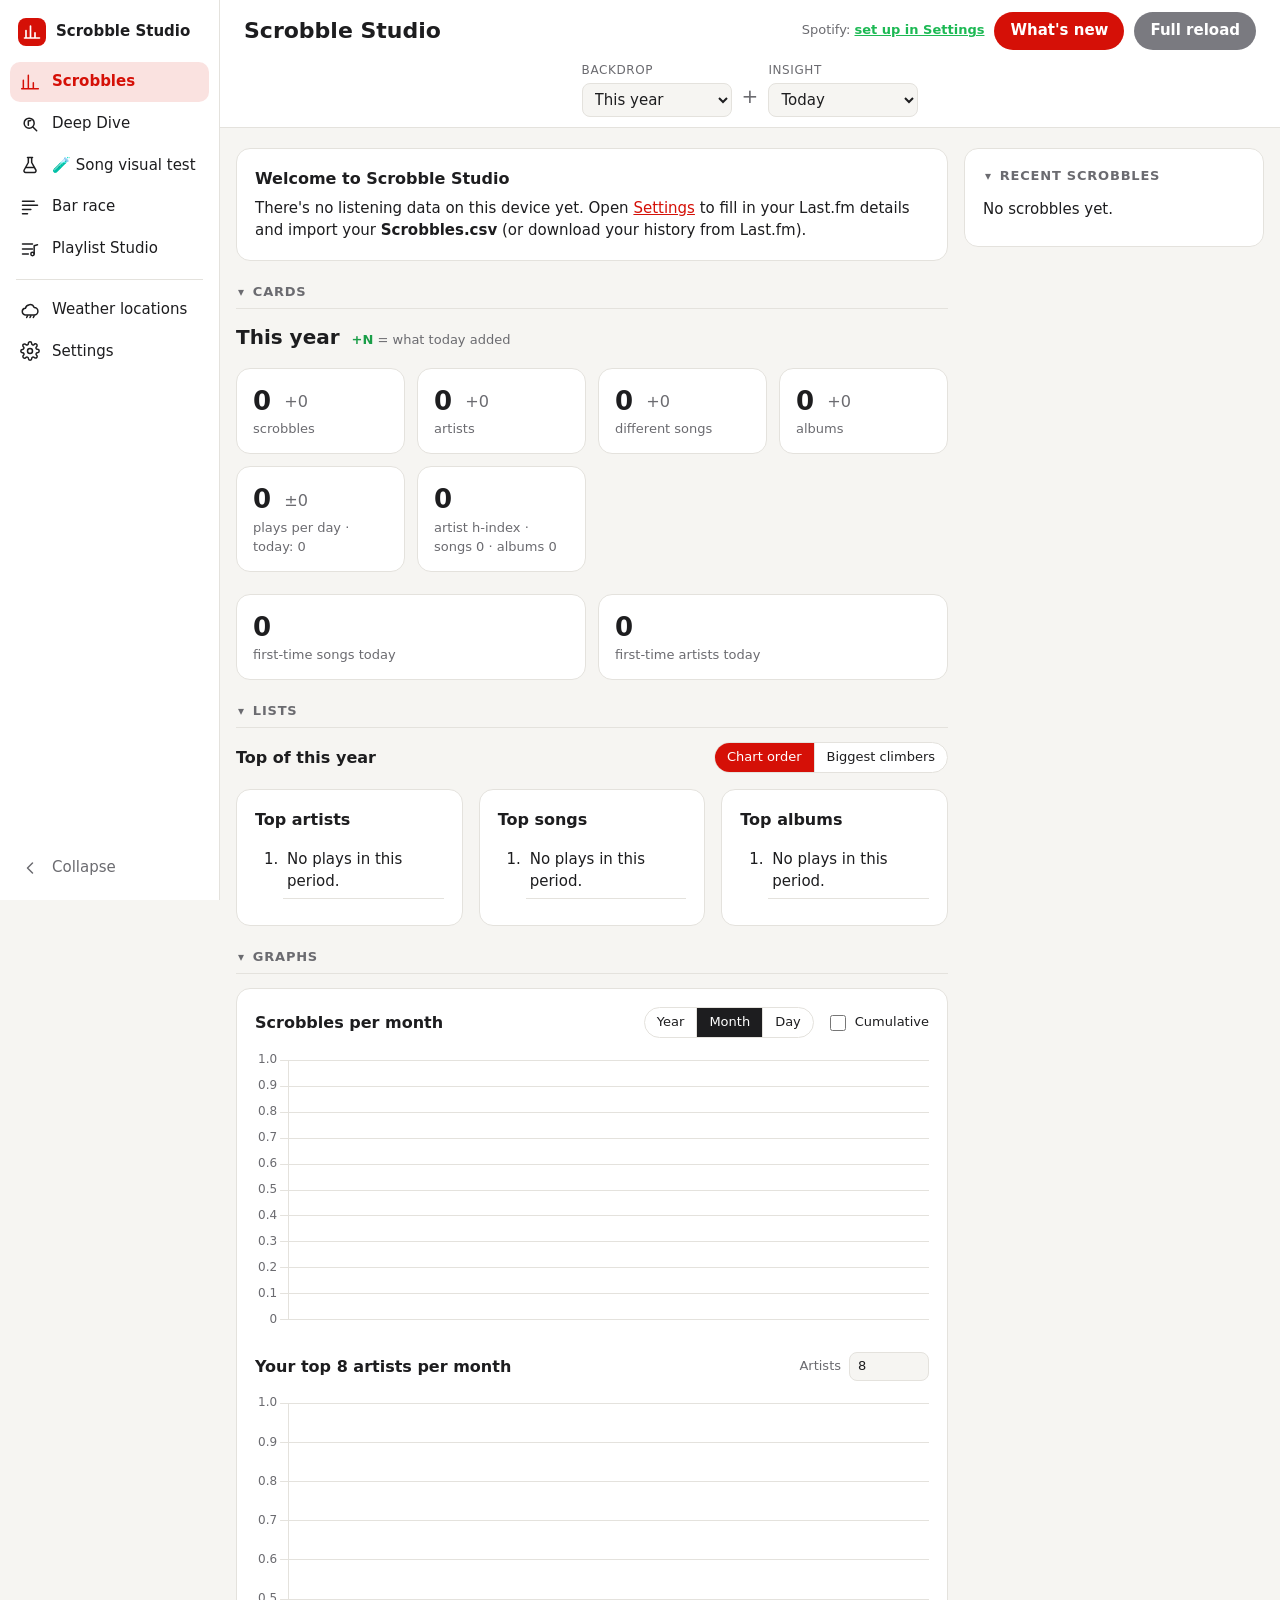
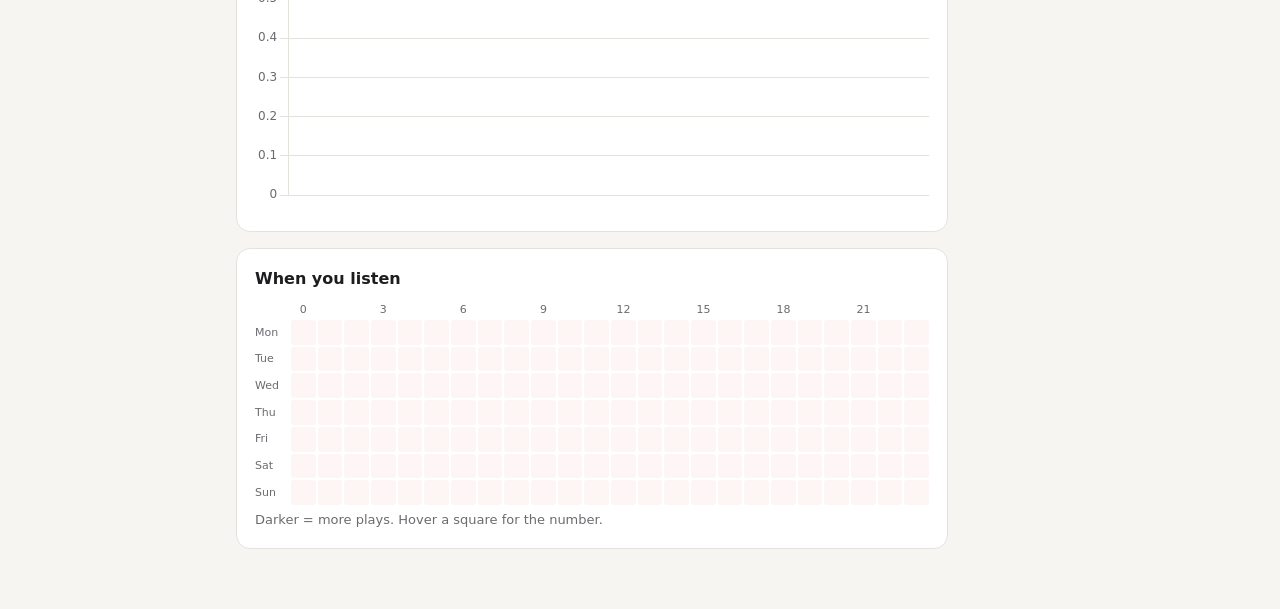
==== commit 378dc7ea: "Deep Dive: artist, song and album, swipeable; tap = filter, hold = Deep Dive - "Song deep dive" is n" ====
--- a/index.html
+++ b/index.html
@@ -8,9 +8,9 @@
   <link rel="manifest" href="manifest.webmanifest">
   <link rel="icon" href="icon-192.png">
   <link rel="apple-touch-icon" href="icon-192.png">
-  <link rel="stylesheet" href="style.css?v=21">
+  <link rel="stylesheet" href="style.css?v=22">
   <!-- Chart.js 4.4.1 (official npm release), stored in this repository so no outside code runs in the app -->
-  <script src="js/chart.umd.min.js?v=21"></script>
+  <script src="js/chart.umd.min.js?v=22"></script>
 </head>
 <body>
   <div class="sticky-top">
@@ -312,7 +312,7 @@
     </main>
   </div>
 
-  <!-- ============================================================ Song deep dive -->
+  <!-- ============================================================ Deep Dive (artist ‹ song › album) -->
   <div class="page" data-page="song" hidden>
     <main class="page-main">
       <section class="card song-search">
@@ -321,13 +321,14 @@
           <ul id="songResults" class="suggest" hidden></ul>
         </div>
       </section>
-      <section class="card hint" id="songEmpty">Search a song above, or click a song in the Top songs list on the Scrobbles page.</section>
+      <section class="card hint" id="songEmpty">Search a song above, or hold (long press) an artist, song or album on the Scrobbles page.</section>
       <div id="songBody" class="song-body" hidden>
-        <div class="song-head" id="songHead"><div class="song-head-text"><h2 id="songTitle"></h2><span class="hint" id="songSub"></span></div><div class="song-head-nums" id="songHeadNums"></div></div>
+        <div class="song-head" id="songHead"><div class="seg seg-neutral dive-tabs" id="diveTabs" role="tablist" aria-label="Artist, song or album"><button data-kind="artist">Artist</button><button data-kind="song">Song</button><button data-kind="album">Album</button></div><div class="song-head-text"><h2 id="songTitle"></h2><span class="hint" id="songSub"></span></div><div class="song-head-nums" id="songHeadNums"></div></div>
+        <div id="diveContent" class="dive-content">
         <section class="stats" id="songStats"></section>
         <section class="card">
           <div class="card-head chart-head">
-            <h2>Skyline: position among all your songs</h2>
+            <h2 id="songSkyTitle">Skyline: position among all your songs</h2>
             <div class="seg seg-neutral" id="songRange" role="group" aria-label="Period">
               <button data-range="all">All time</button><button data-range="year">This year</button><button data-range="month">This month</button>
             </div>
@@ -361,9 +362,10 @@
         </section>
         <section class="card">
           <div class="card-head"><h2>Played together</h2></div>
-          <p class="hint">For every play of this song: the 3 songs you played most within 2 days before or after. These 5 made that top 3 most often.</p>
+          <p class="hint" id="songTogetherHint">For every play of this song: the 3 songs you played most within 2 days before or after. These 5 made that top 3 most often.</p>
           <ol id="songTogether" class="ranklist together"></ol>
         </section>
+        </div>
       </div>
     </main>
   </div>
@@ -393,11 +395,11 @@
   </div>
 
   <div id="toast" class="toast" hidden></div>
-  <script src="js/engine.js?v=21"></script>
-  <script src="js/nav.js?v=21"></script>
-  <script src="js/app.js?v=21"></script>
-  <script src="js/race.js?v=21"></script>
-  <script src="js/song.js?v=21"></script>
-  <script src="js/songlab.js?v=21"></script>
+  <script src="js/engine.js?v=22"></script>
+  <script src="js/nav.js?v=22"></script>
+  <script src="js/app.js?v=22"></script>
+  <script src="js/race.js?v=22"></script>
+  <script src="js/song.js?v=22"></script>
+  <script src="js/songlab.js?v=22"></script>
 </body>
 </html>
--- a/style.css
+++ b/style.css
@@ -462,3 +462,15 @@
   .song-head h2 { font-size: 19px; white-space: nowrap; }
   .song-head-nums b { font-size: 16px; }
 }
+
+/* Deep Dive: artist ‹ song › album tabs in the pinned header, and a short slide when you swipe */
+.song-head .dive-tabs { flex-basis: 100%; }
+.dive-tabs button:disabled { opacity: .4; cursor: not-allowed; }
+.dive-content { display: grid; gap: 16px; }
+.dive-content.slide-next { animation: dive-next .28s ease-out; }
+.dive-content.slide-prev { animation: dive-prev .28s ease-out; }
+@keyframes dive-next { from { transform: translateX(40px); opacity: 0; } to { transform: none; opacity: 1; } }
+@keyframes dive-prev { from { transform: translateX(-40px); opacity: 0; } to { transform: none; opacity: 1; } }
+#songBody { touch-action: pan-y; overflow-x: clip; }
+/* Lists you can long-press: no text selection or phone menu while holding */
+#artistList li, #trackList li, #albumList li, #recentList li[data-key] { -webkit-user-select: none; user-select: none; -webkit-touch-callout: none; }
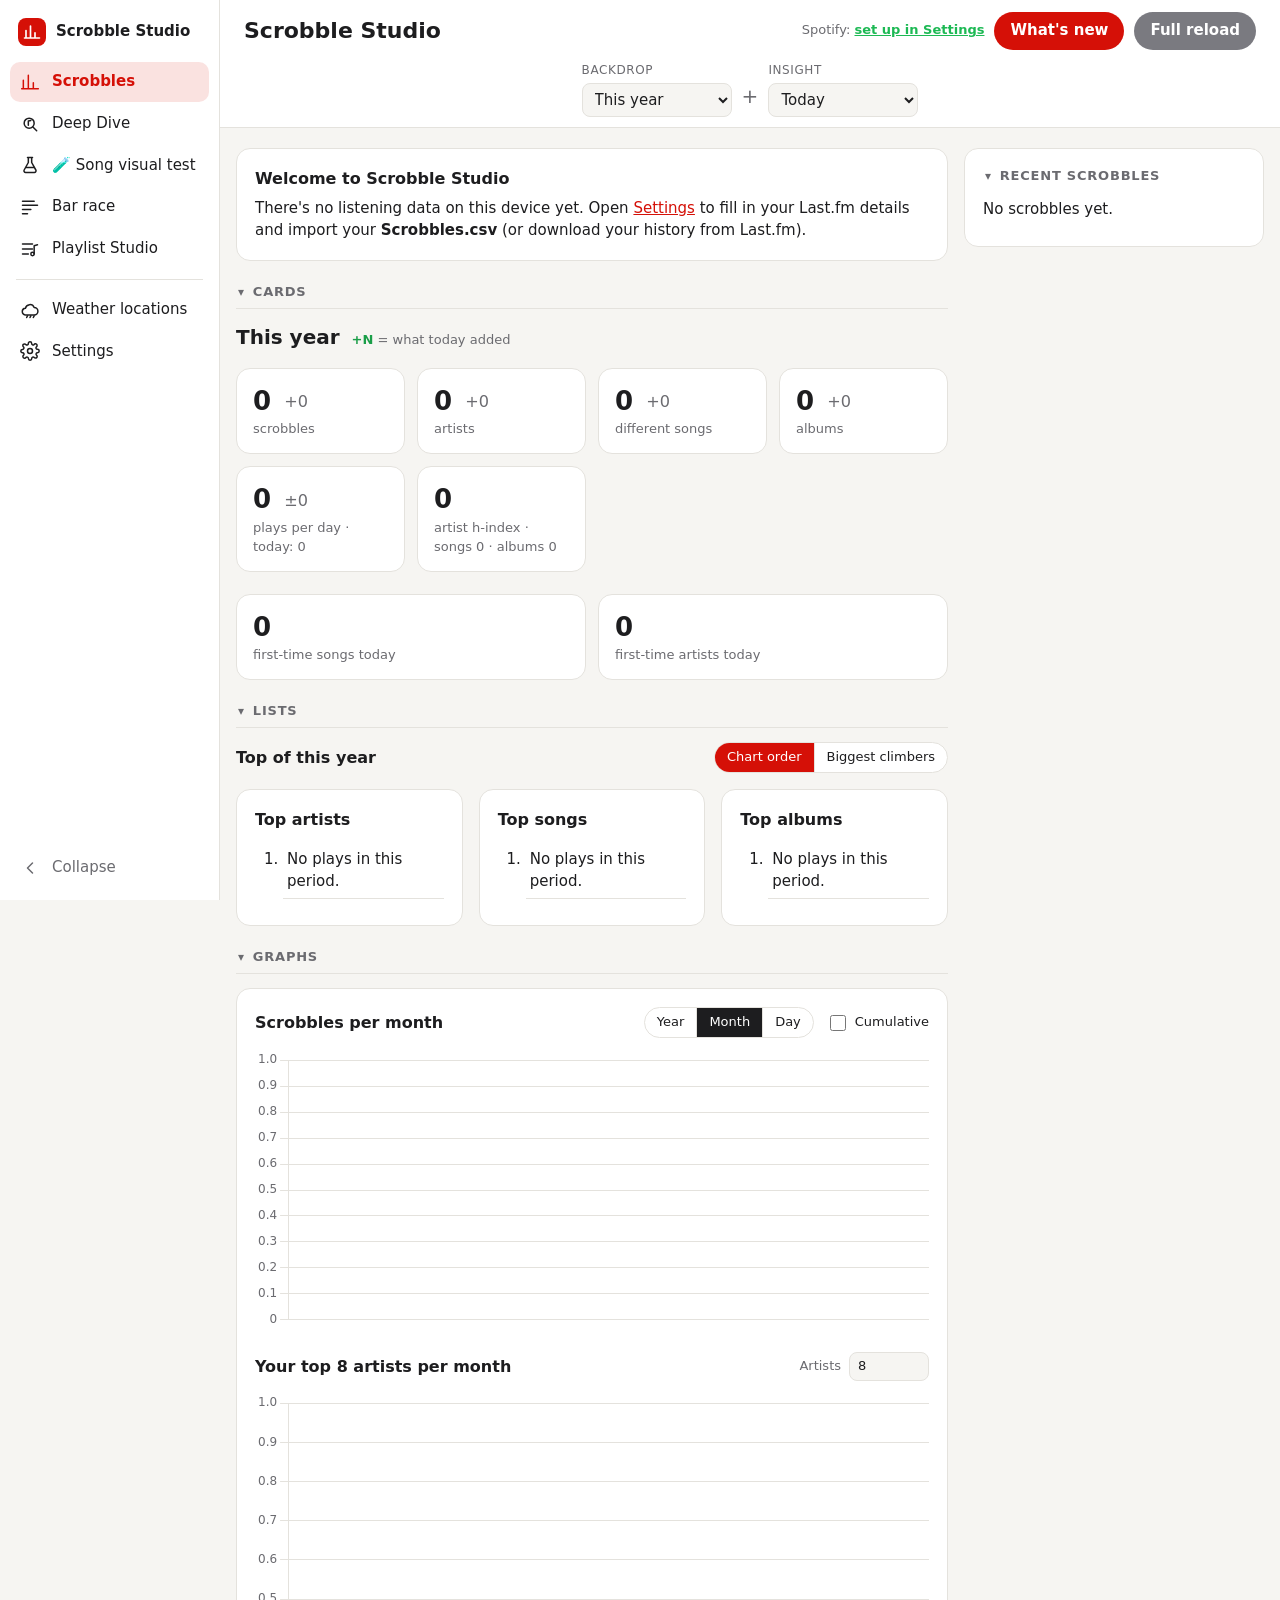
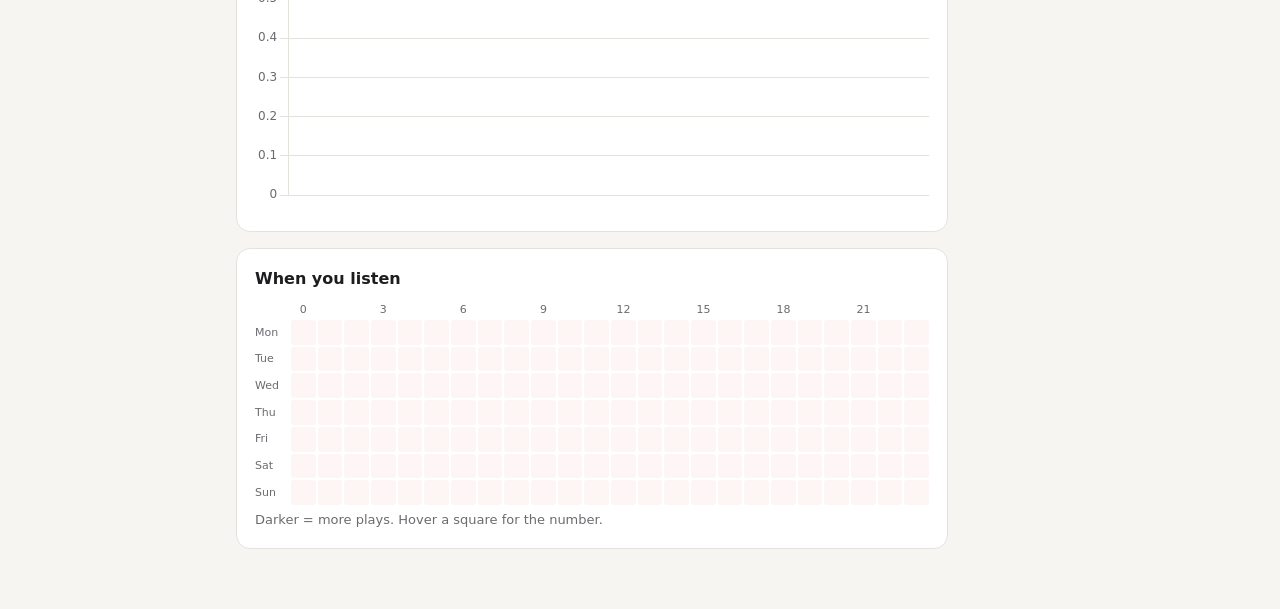
==== commit e5adbc33: "Deep Dive skyline: linear-to-log slider for the position axis - New slider under the skyline: smooth" ====
--- a/index.html
+++ b/index.html
@@ -8,9 +8,9 @@
   <link rel="manifest" href="manifest.webmanifest">
   <link rel="icon" href="icon-192.png">
   <link rel="apple-touch-icon" href="icon-192.png">
-  <link rel="stylesheet" href="style.css?v=22">
+  <link rel="stylesheet" href="style.css?v=23">
   <!-- Chart.js 4.4.1 (official npm release), stored in this repository so no outside code runs in the app -->
-  <script src="js/chart.umd.min.js?v=22"></script>
+  <script src="js/chart.umd.min.js?v=23"></script>
 </head>
 <body>
   <div class="sticky-top">
@@ -334,6 +334,11 @@
             </div>
           </div>
           <canvas id="songCanvas" aria-label="Skyline: every song's plays so far by position, this song in red"></canvas>
+          <label class="scale-row" title="How strongly the position axis is stretched: linear on the left, strongly logarithmic on the right (remembered separately for artists, songs and albums)">
+            <span>Linear</span>
+            <input type="range" id="skyScale" min="0" max="1000" value="720" aria-label="Position axis: linear to logarithmic">
+            <span>Log</span>
+          </label>
           <div class="player">
             <input type="range" class="scrub" id="songScrub" min="0" max="1000" value="1000" aria-label="Position in time">
             <div class="player-date" id="songDate"></div>
@@ -395,11 +400,11 @@
   </div>
 
   <div id="toast" class="toast" hidden></div>
-  <script src="js/engine.js?v=22"></script>
-  <script src="js/nav.js?v=22"></script>
-  <script src="js/app.js?v=22"></script>
-  <script src="js/race.js?v=22"></script>
-  <script src="js/song.js?v=22"></script>
-  <script src="js/songlab.js?v=22"></script>
+  <script src="js/engine.js?v=23"></script>
+  <script src="js/nav.js?v=23"></script>
+  <script src="js/app.js?v=23"></script>
+  <script src="js/race.js?v=23"></script>
+  <script src="js/song.js?v=23"></script>
+  <script src="js/songlab.js?v=23"></script>
 </body>
 </html>
--- a/style.css
+++ b/style.css
@@ -474,3 +474,7 @@
 #songBody { touch-action: pan-y; overflow-x: clip; }
 /* Lists you can long-press: no text selection or phone menu while holding */
 #artistList li, #trackList li, #albumList li, #recentList li[data-key] { -webkit-user-select: none; user-select: none; -webkit-touch-callout: none; }
+
+/* Deep Dive skyline: linear ↔ log slider for the position axis */
+.scale-row { display: flex; align-items: center; gap: 10px; margin-top: 6px; font-size: 12px; color: var(--muted); }
+.scale-row input { flex: 1; max-width: 320px; accent-color: var(--muted); height: 18px; cursor: pointer; }
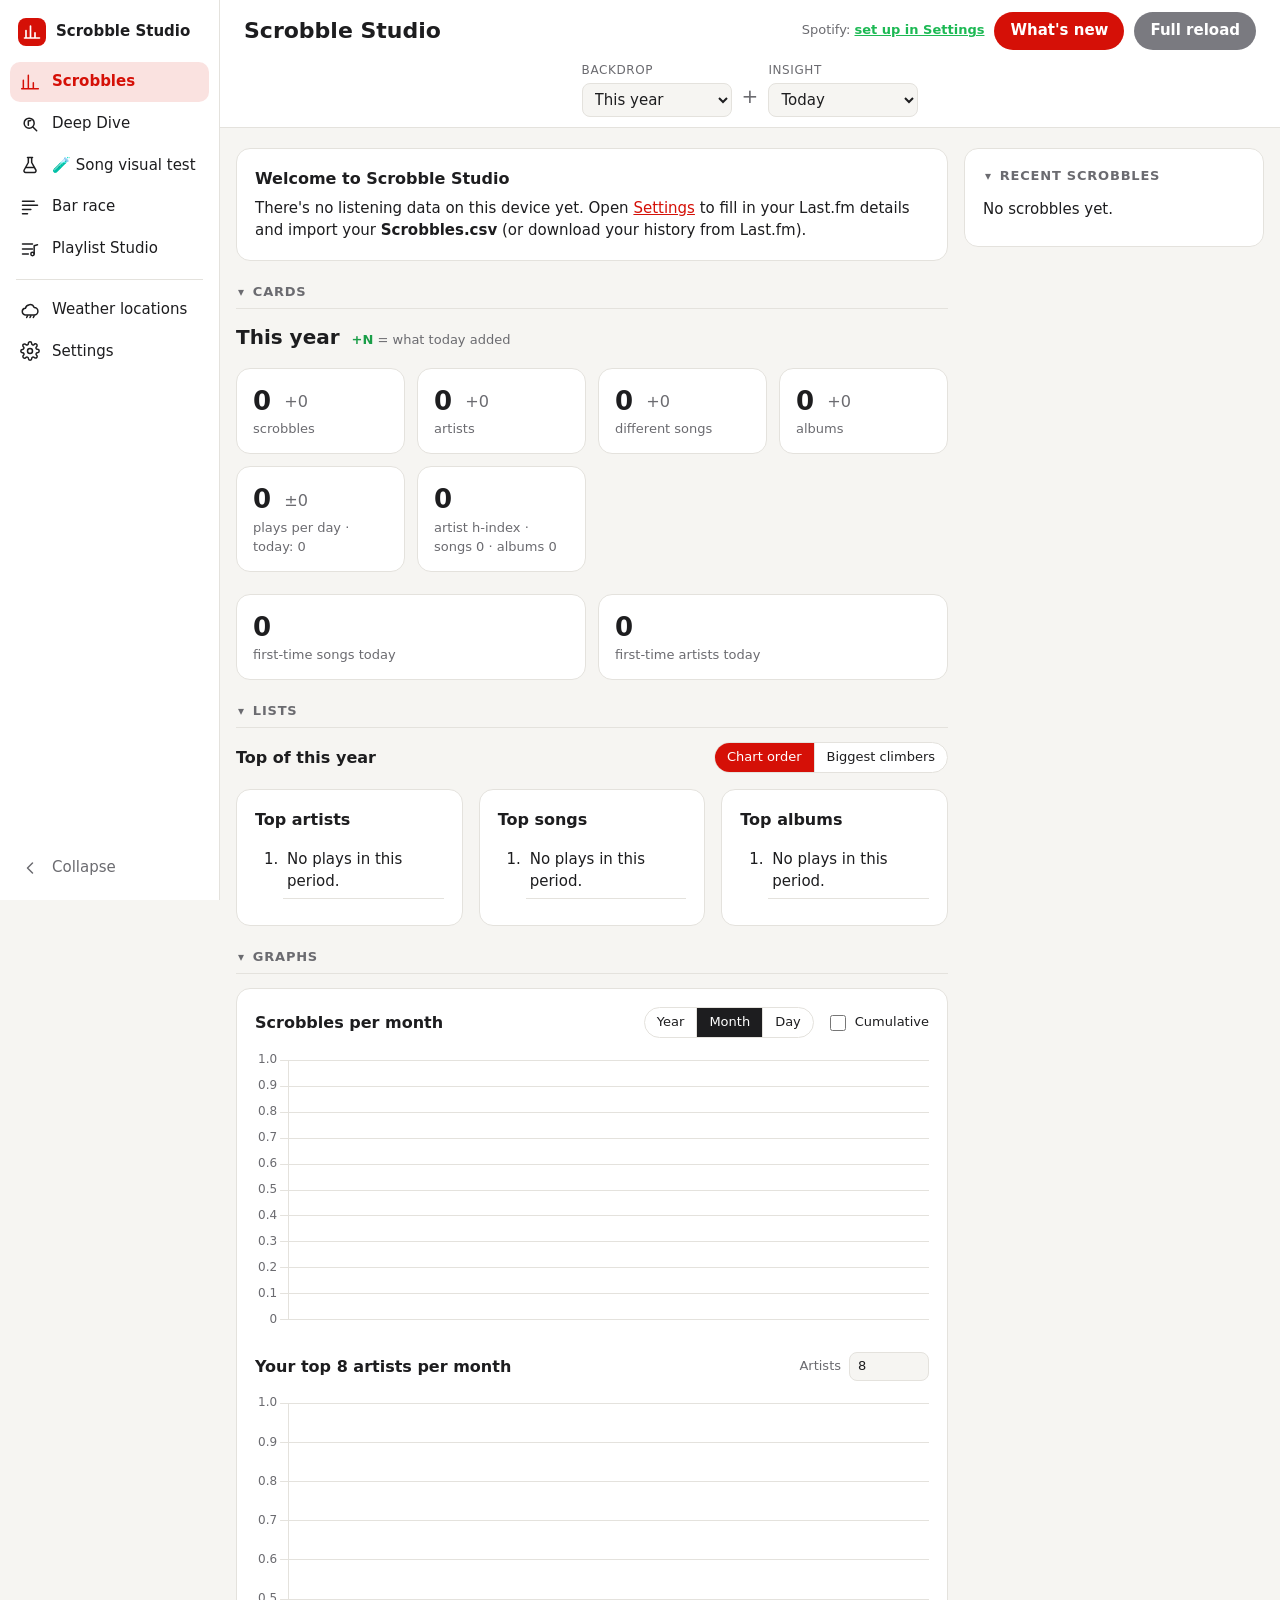
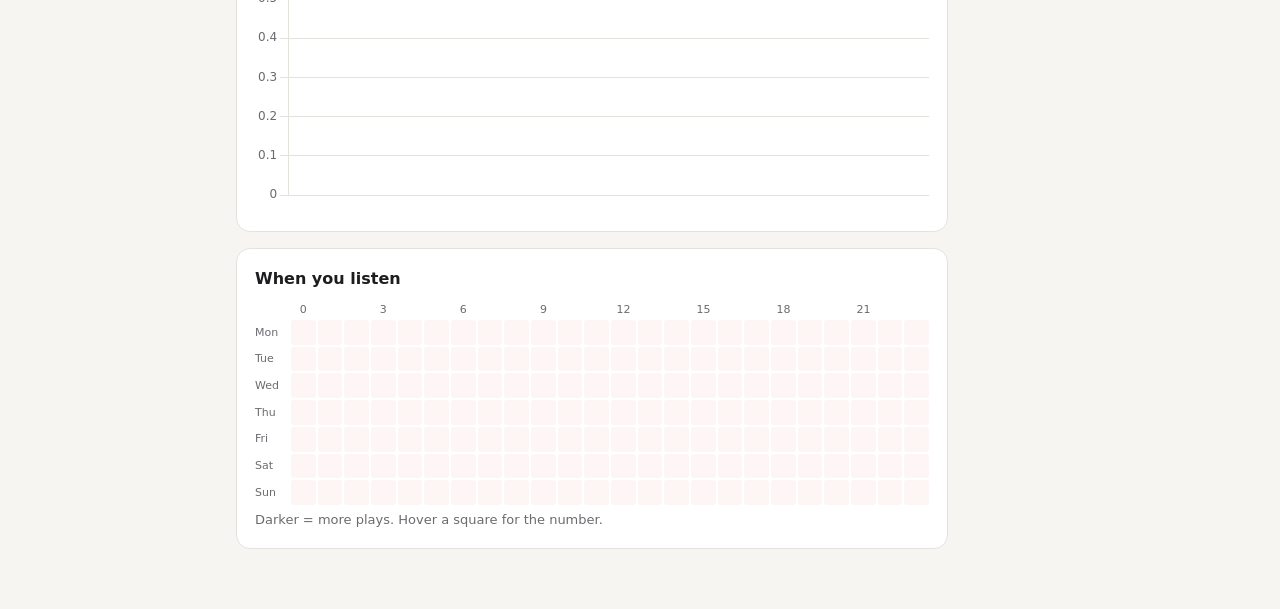
==== commit a6e283d0: "Deep Dive: smooth swipe, everything loaded up front - Swiping follows your finger; let go past a qua" ====
--- a/index.html
+++ b/index.html
@@ -8,9 +8,9 @@
   <link rel="manifest" href="manifest.webmanifest">
   <link rel="icon" href="icon-192.png">
   <link rel="apple-touch-icon" href="icon-192.png">
-  <link rel="stylesheet" href="style.css?v=23">
+  <link rel="stylesheet" href="style.css?v=24">
   <!-- Chart.js 4.4.1 (official npm release), stored in this repository so no outside code runs in the app -->
-  <script src="js/chart.umd.min.js?v=23"></script>
+  <script src="js/chart.umd.min.js?v=24"></script>
 </head>
 <body>
   <div class="sticky-top">
@@ -317,13 +317,14 @@
     <main class="page-main">
       <section class="card song-search">
         <div class="search-wrap">
-          <input type="search" id="songQuery" placeholder="Search a song or artist from your library…" autocomplete="off" aria-label="Search a song">
+          <input type="search" id="songQuery" placeholder="Search library" autocomplete="off" aria-label="Search library">
           <ul id="songResults" class="suggest" hidden></ul>
         </div>
       </section>
       <section class="card hint" id="songEmpty">Search a song above, or hold (long press) an artist, song or album on the Scrobbles page.</section>
       <div id="songBody" class="song-body" hidden>
         <div class="song-head" id="songHead"><div class="seg seg-neutral dive-tabs" id="diveTabs" role="tablist" aria-label="Artist, song or album"><button data-kind="artist">Artist</button><button data-kind="song">Song</button><button data-kind="album">Album</button></div><div class="song-head-text"><h2 id="songTitle"></h2><span class="hint" id="songSub"></span></div><div class="song-head-nums" id="songHeadNums"></div></div>
+        <div id="diveLoading" class="dive-loading" hidden>Loading…</div>
         <div id="diveContent" class="dive-content">
         <section class="stats" id="songStats"></section>
         <section class="card">
@@ -381,7 +382,7 @@
       <section class="card lab-controls">
         <p class="hint" style="margin-top:0">🧪 Temporary test page: compare different ways to show a song's journey. Pick a song, then play each visual with its own controls.</p>
         <div class="search-wrap">
-          <input type="search" id="labQuery" placeholder="Search a song or artist from your library…" autocomplete="off" aria-label="Search a song">
+          <input type="search" id="labQuery" placeholder="Search library" autocomplete="off" aria-label="Search library">
           <ul id="labResults" class="suggest" hidden></ul>
         </div>
         <div class="lab-opts">
@@ -400,11 +401,11 @@
   </div>
 
   <div id="toast" class="toast" hidden></div>
-  <script src="js/engine.js?v=23"></script>
-  <script src="js/nav.js?v=23"></script>
-  <script src="js/app.js?v=23"></script>
-  <script src="js/race.js?v=23"></script>
-  <script src="js/song.js?v=23"></script>
-  <script src="js/songlab.js?v=23"></script>
+  <script src="js/engine.js?v=24"></script>
+  <script src="js/nav.js?v=24"></script>
+  <script src="js/app.js?v=24"></script>
+  <script src="js/race.js?v=24"></script>
+  <script src="js/song.js?v=24"></script>
+  <script src="js/songlab.js?v=24"></script>
 </body>
 </html>
--- a/style.css
+++ b/style.css
@@ -467,10 +467,12 @@
 .song-head .dive-tabs { flex-basis: 100%; }
 .dive-tabs button:disabled { opacity: .4; cursor: not-allowed; }
 .dive-content { display: grid; gap: 16px; }
-.dive-content.slide-next { animation: dive-next .28s ease-out; }
-.dive-content.slide-prev { animation: dive-prev .28s ease-out; }
-@keyframes dive-next { from { transform: translateX(40px); opacity: 0; } to { transform: none; opacity: 1; } }
-@keyframes dive-prev { from { transform: translateX(-40px); opacity: 0; } to { transform: none; opacity: 1; } }
+.dive-content { will-change: transform; }
+.dive-content.is-loading { visibility: hidden; }
+.dive-loading { padding: 40px 0; text-align: center; color: var(--muted); font-size: 15px; }
+.dive-loading::before { content: ""; display: inline-block; width: 14px; height: 14px; margin-right: 10px; vertical-align: -2px;
+  border: 2px solid var(--line); border-top-color: var(--accent); border-radius: 50%; animation: dive-spin .8s linear infinite; }
+@keyframes dive-spin { to { transform: rotate(360deg); } }
 #songBody { touch-action: pan-y; overflow-x: clip; }
 /* Lists you can long-press: no text selection or phone menu while holding */
 #artistList li, #trackList li, #albumList li, #recentList li[data-key] { -webkit-user-select: none; user-select: none; -webkit-touch-callout: none; }
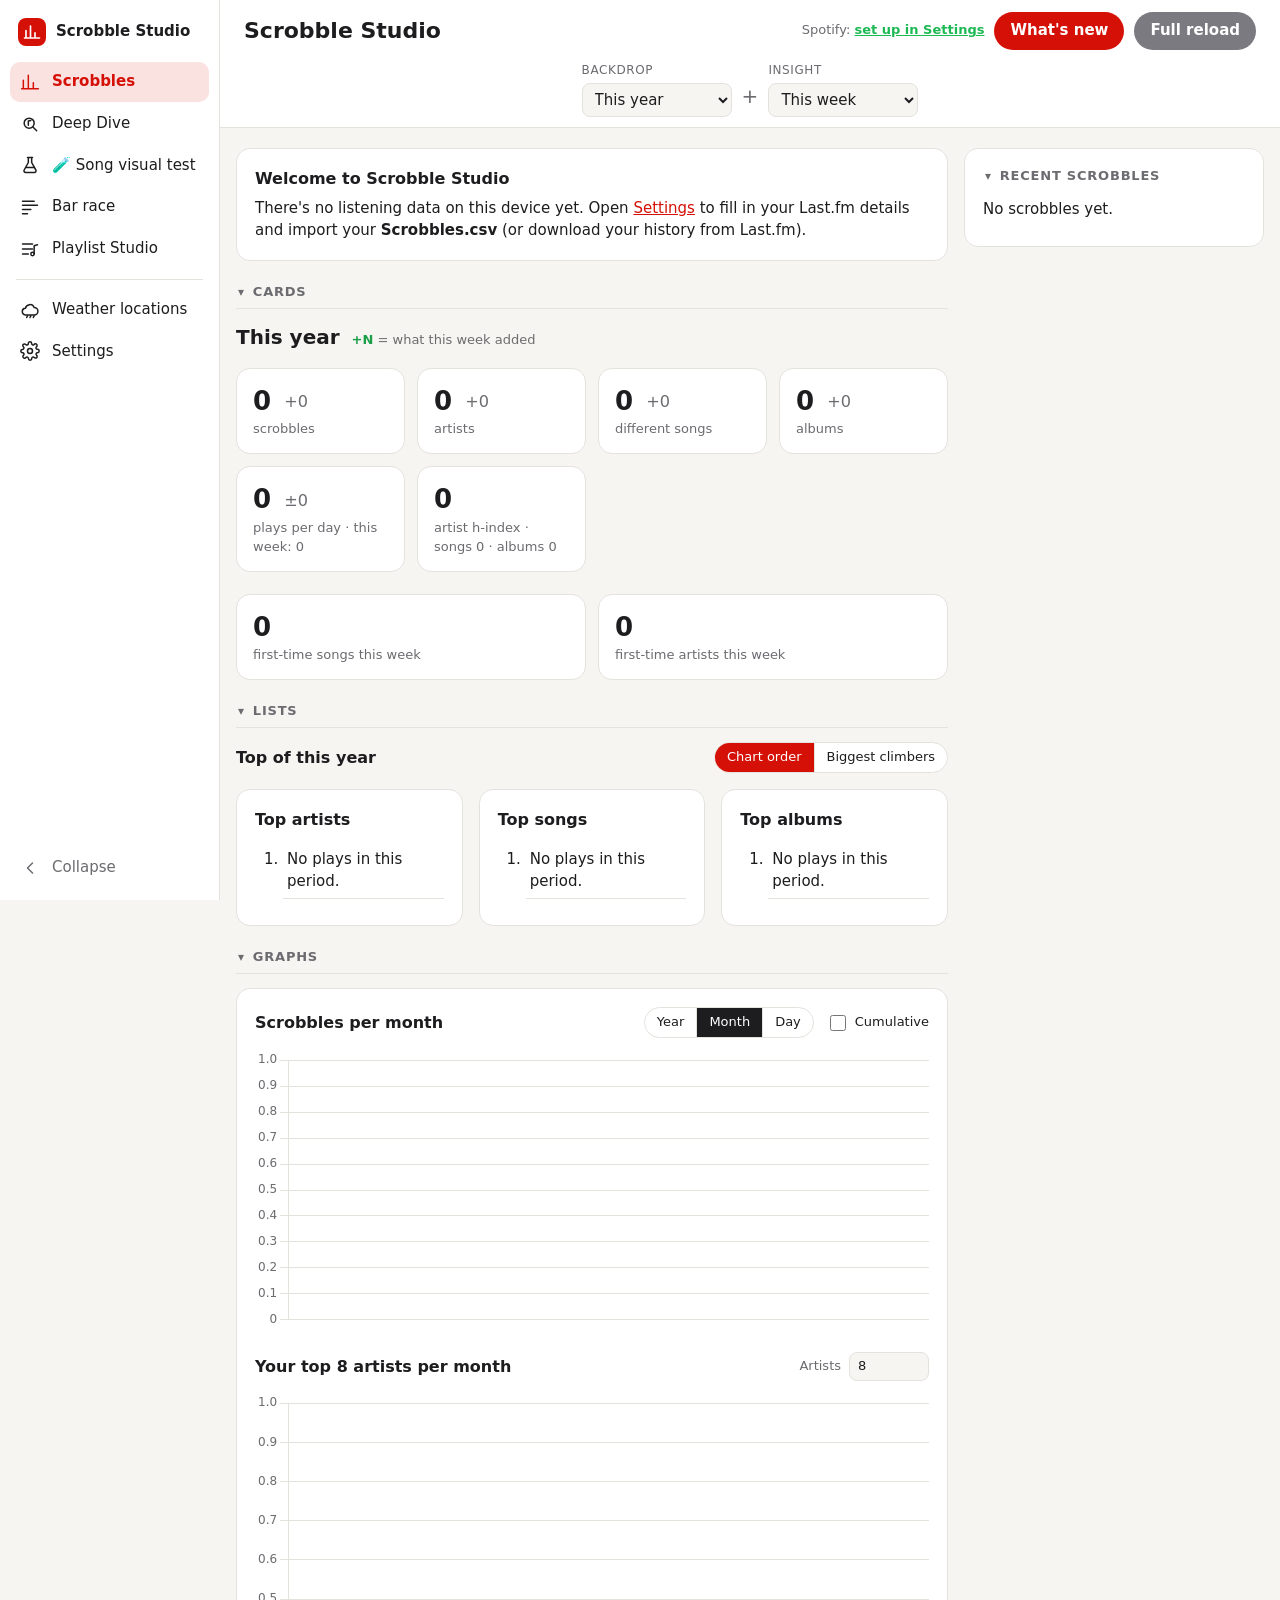
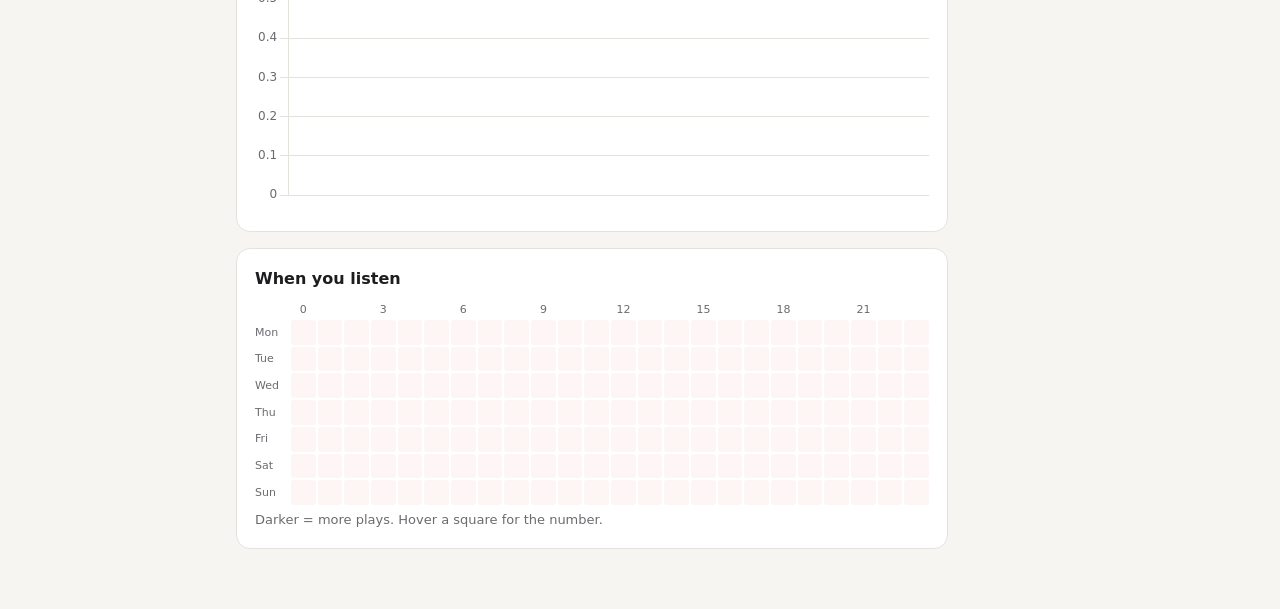
==== commit cf1e7ab7: "Start-up: fetch new scrobbles automatically, open on This year + This week - When the app opens and " ====
--- a/index.html
+++ b/index.html
@@ -8,9 +8,9 @@
   <link rel="manifest" href="manifest.webmanifest">
   <link rel="icon" href="icon-192.png">
   <link rel="apple-touch-icon" href="icon-192.png">
-  <link rel="stylesheet" href="style.css?v=24">
+  <link rel="stylesheet" href="style.css?v=26">
   <!-- Chart.js 4.4.1 (official npm release), stored in this repository so no outside code runs in the app -->
-  <script src="js/chart.umd.min.js?v=24"></script>
+  <script src="js/chart.umd.min.js?v=26"></script>
 </head>
 <body>
   <div class="sticky-top">
@@ -346,6 +346,11 @@
             <div class="player-controls">
               <button class="icon-btn" id="songPlay" type="button" aria-label="Play"></button>
               <button class="icon-btn ghost" id="songRestart" type="button" aria-label="Restart"></button>
+              <label class="len-field" title="How long the whole animation takes (10–60 seconds)">
+                <span>Length</span>
+                <input type="range" id="songLen" min="10" max="60" step="1" value="15" aria-label="Animation length in seconds">
+                <b id="songLenVal">15 s</b>
+              </label>
             </div>
           </div>
         </section>
@@ -401,11 +406,11 @@
   </div>
 
   <div id="toast" class="toast" hidden></div>
-  <script src="js/engine.js?v=24"></script>
-  <script src="js/nav.js?v=24"></script>
-  <script src="js/app.js?v=24"></script>
-  <script src="js/race.js?v=24"></script>
-  <script src="js/song.js?v=24"></script>
-  <script src="js/songlab.js?v=24"></script>
+  <script src="js/engine.js?v=26"></script>
+  <script src="js/nav.js?v=26"></script>
+  <script src="js/app.js?v=26"></script>
+  <script src="js/race.js?v=26"></script>
+  <script src="js/song.js?v=26"></script>
+  <script src="js/songlab.js?v=26"></script>
 </body>
 </html>
--- a/style.css
+++ b/style.css
@@ -480,3 +480,8 @@
 /* Deep Dive skyline: linear ↔ log slider for the position axis */
 .scale-row { display: flex; align-items: center; gap: 10px; margin-top: 6px; font-size: 12px; color: var(--muted); }
 .scale-row input { flex: 1; max-width: 320px; accent-color: var(--muted); height: 18px; cursor: pointer; }
+
+/* Deep Dive: animation length slider next to play/pause */
+.len-field { display: flex; align-items: center; gap: 8px; margin-left: 8px; font-size: 12px; color: var(--muted); flex: 1; max-width: 280px; }
+.len-field input { flex: 1; min-width: 60px; accent-color: var(--muted); height: 18px; cursor: pointer; }
+.len-field b { color: var(--text); font-size: 13px; min-width: 34px; text-align: right; font-variant-numeric: tabular-nums; }
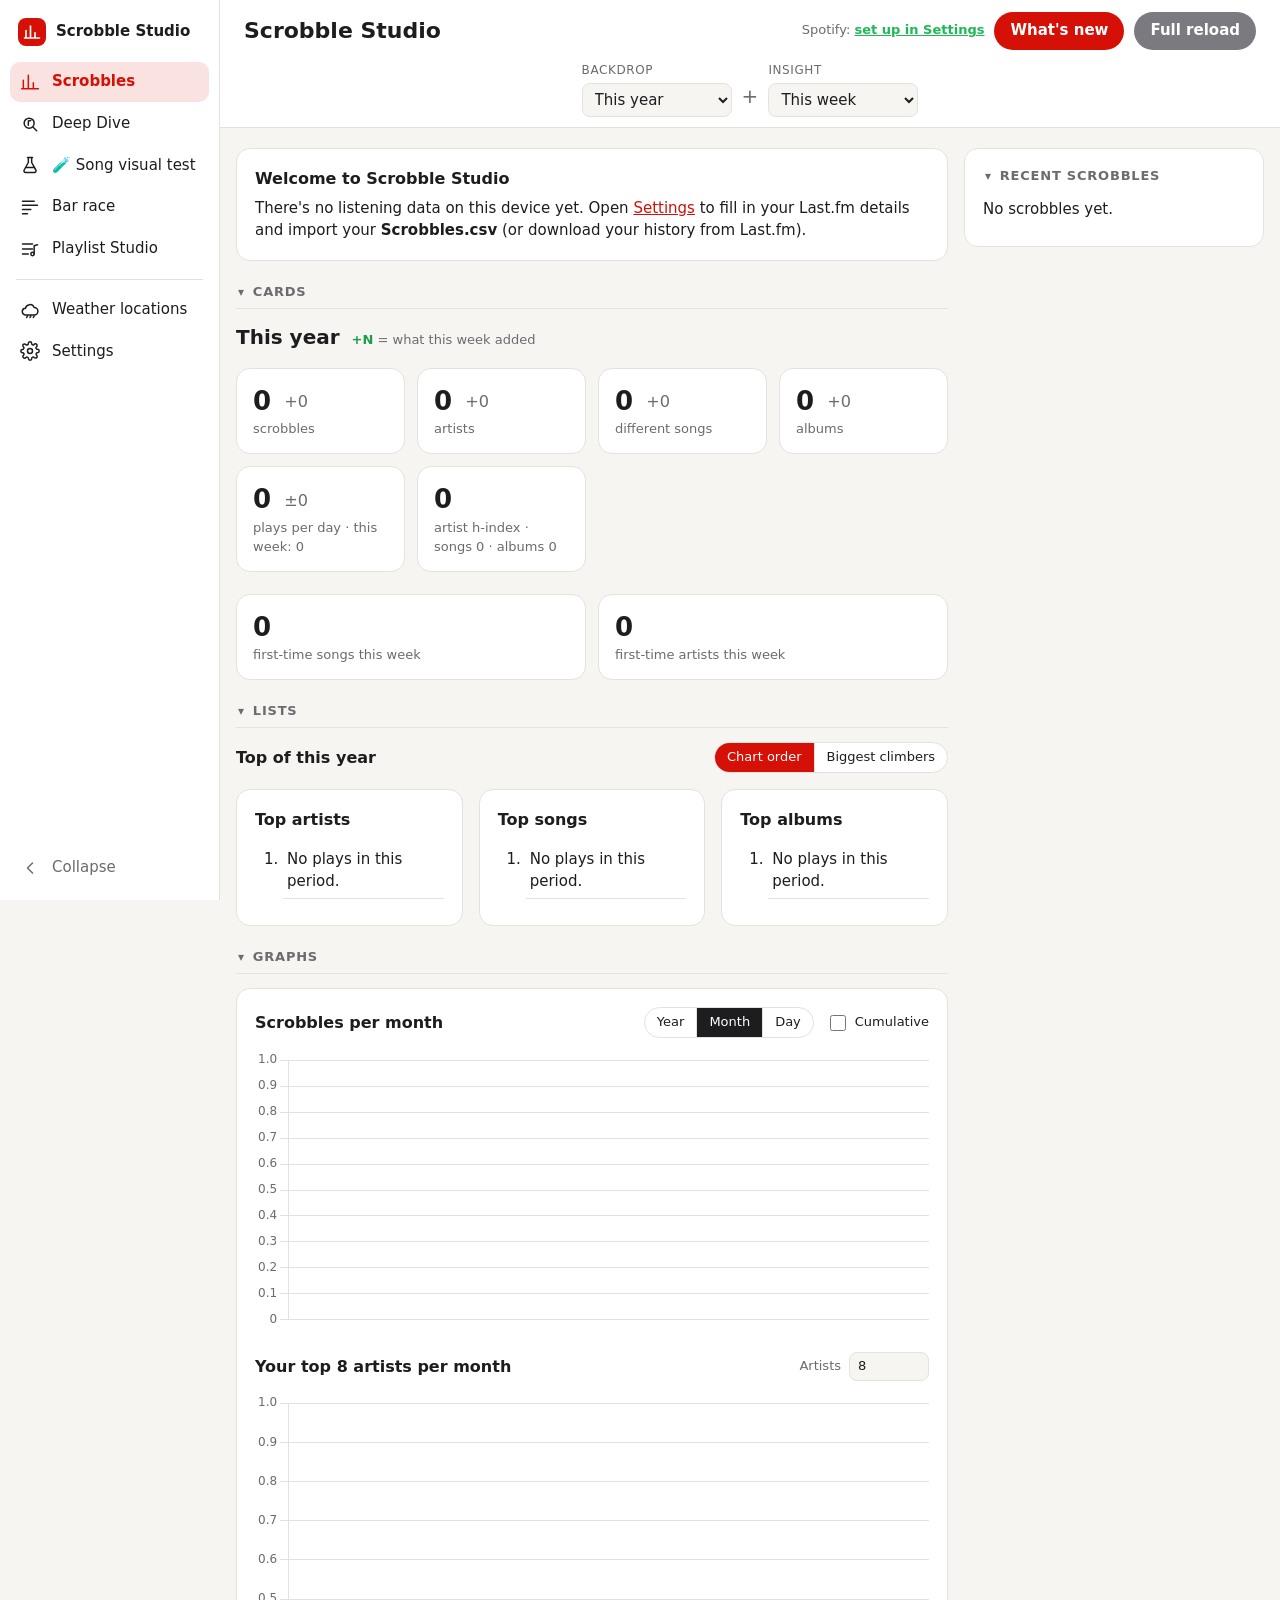
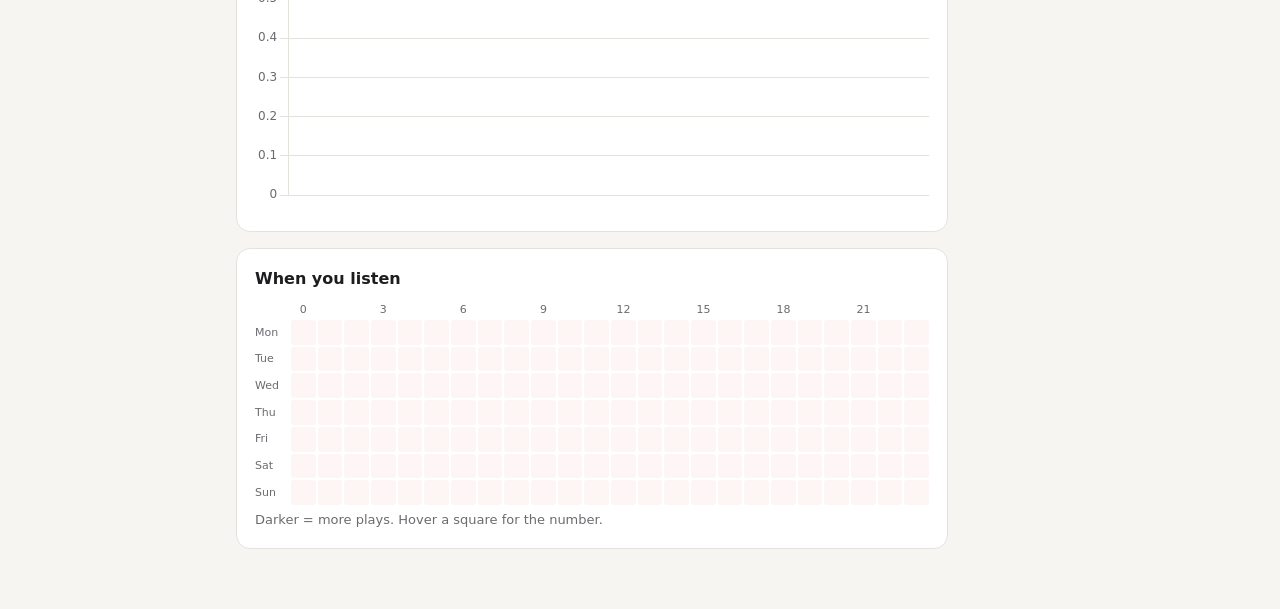
==== commit e86ffb2e: "Obsession finder, tab-aware Deep Dive search, sliders that finish - Playlist Studio: new "Obsession " ====
--- a/index.html
+++ b/index.html
@@ -8,9 +8,9 @@
   <link rel="manifest" href="manifest.webmanifest">
   <link rel="icon" href="icon-192.png">
   <link rel="apple-touch-icon" href="icon-192.png">
-  <link rel="stylesheet" href="style.css?v=26">
+  <link rel="stylesheet" href="style.css?v=27">
   <!-- Chart.js 4.4.1 (official npm release), stored in this repository so no outside code runs in the app -->
-  <script src="js/chart.umd.min.js?v=26"></script>
+  <script src="js/chart.umd.min.js?v=27"></script>
 </head>
 <body>
   <div class="sticky-top">
@@ -170,7 +170,7 @@
         </label>
         <label>From <input type="date" id="plStart"></label>
         <label>To <input type="date" id="plEnd"></label>
-        <span class="hint">Used by Top tracks and Weather.</span>
+        <span class="hint">Used by Top tracks, Weather and Obsession finder.</span>
       </div>
       <div class="tabs" id="tabs">
         <button class="tab active" data-kind="top">Top tracks</button>
@@ -179,6 +179,7 @@
         <button class="tab" data-kind="genre">Genre deep-dive</button>
         <button class="tab" data-kind="onthisday">On this day</button>
         <button class="tab" data-kind="weather">Weather</button>
+        <button class="tab" data-kind="obsession">Obsession finder</button>
       </div>
 
       <div class="params">
@@ -242,6 +243,11 @@
             <label><input type="checkbox" value="11">Nov</label><label><input type="checkbox" value="12">Dec</label>
           </div>
           <p class="hint" id="wHint">Uses the weather from your <a href="locations.html">Weather locations</a> and the period above.</p>
+        </div>
+        <div class="param-group" data-for="obsession" hidden>
+          <label>Within <input type="number" id="obDays" value="7" min="1" max="3650"> days</label>
+          <label>a song made up at least <input type="number" id="obPct" value="5" min="1" max="100" step="1"> % of my scrobbles</label>
+          <p class="hint">Looks at every stretch of that many days in the period above and keeps each song's strongest one (with at least 3 plays in it). Highest % first.</p>
         </div>
         <div class="param-row">
           <label>Number of songs <input type="number" id="limit" value="50" min="5" max="200"></label>
@@ -406,11 +412,11 @@
   </div>
 
   <div id="toast" class="toast" hidden></div>
-  <script src="js/engine.js?v=26"></script>
-  <script src="js/nav.js?v=26"></script>
-  <script src="js/app.js?v=26"></script>
-  <script src="js/race.js?v=26"></script>
-  <script src="js/song.js?v=26"></script>
-  <script src="js/songlab.js?v=26"></script>
+  <script src="js/engine.js?v=27"></script>
+  <script src="js/nav.js?v=27"></script>
+  <script src="js/app.js?v=27"></script>
+  <script src="js/race.js?v=27"></script>
+  <script src="js/song.js?v=27"></script>
+  <script src="js/songlab.js?v=27"></script>
 </body>
 </html>
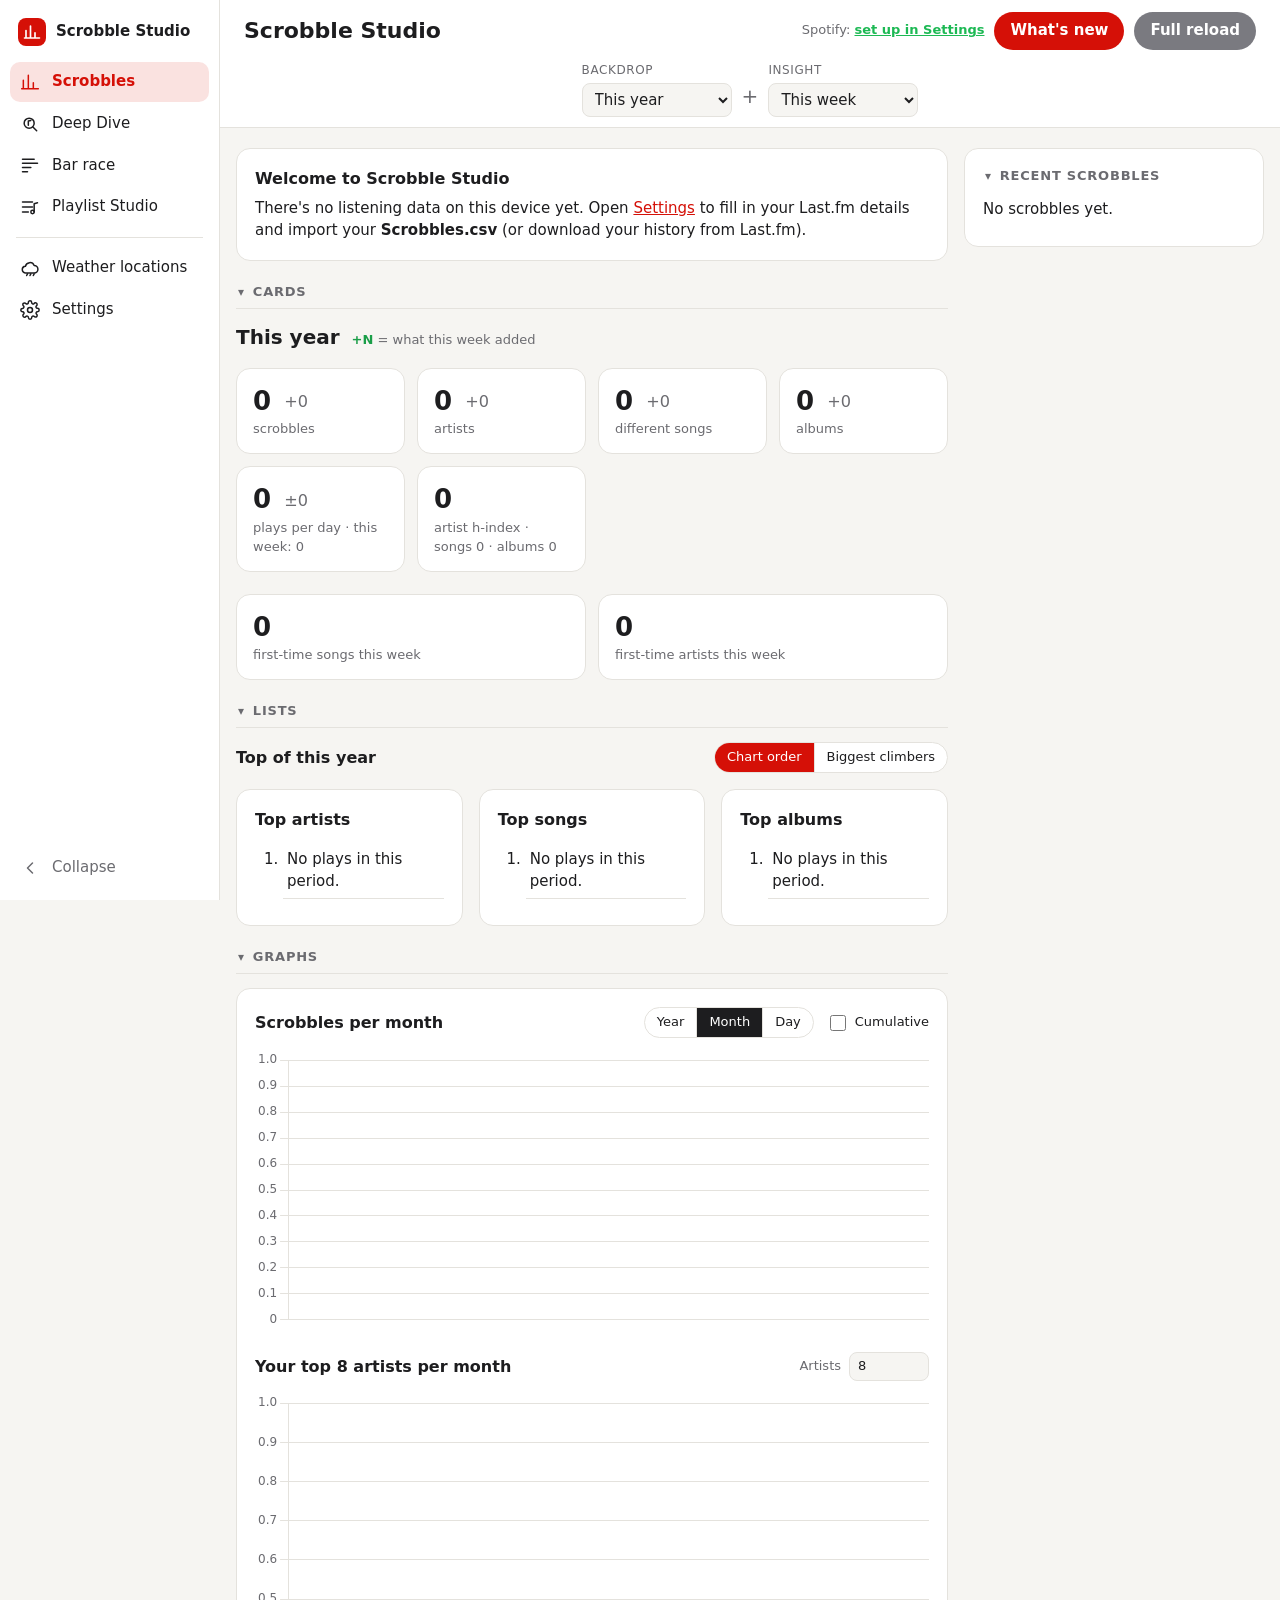
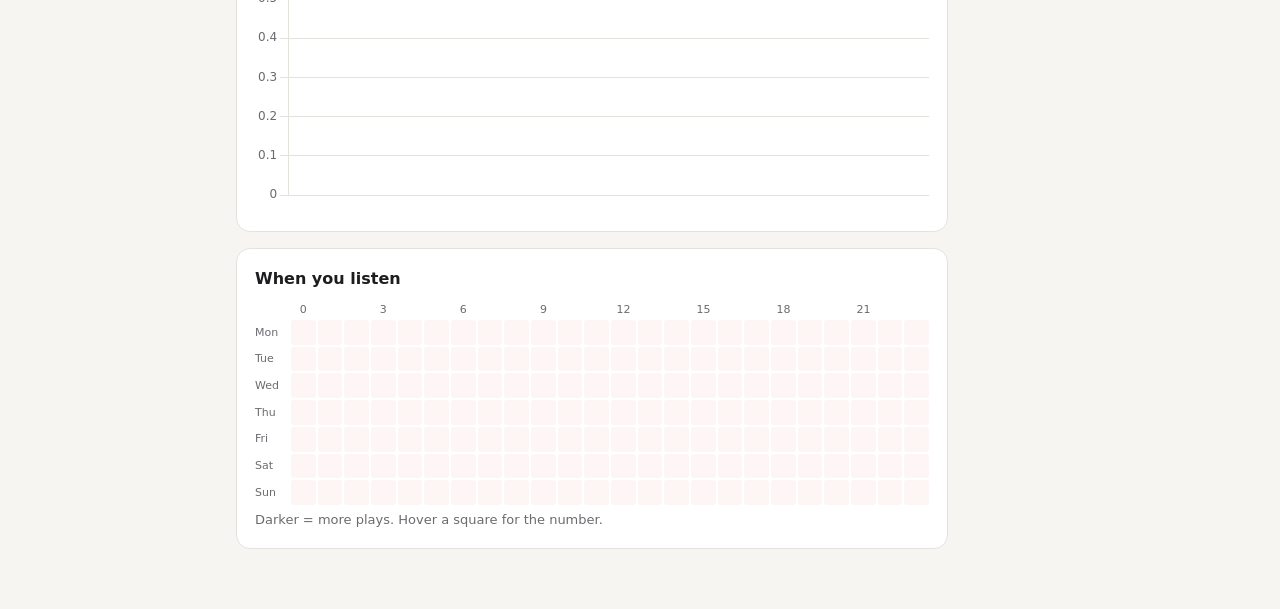
==== commit afc0a34f: "Obsession finder: minimum plays setting; experimental pages behind a setting - Obsession finder: "wi" ====
--- a/index.html
+++ b/index.html
@@ -8,9 +8,9 @@
   <link rel="manifest" href="manifest.webmanifest">
   <link rel="icon" href="icon-192.png">
   <link rel="apple-touch-icon" href="icon-192.png">
-  <link rel="stylesheet" href="style.css?v=27">
+  <link rel="stylesheet" href="style.css?v=28">
   <!-- Chart.js 4.4.1 (official npm release), stored in this repository so no outside code runs in the app -->
-  <script src="js/chart.umd.min.js?v=27"></script>
+  <script src="js/chart.umd.min.js?v=28"></script>
 </head>
 <body>
   <div class="sticky-top">
@@ -247,7 +247,8 @@
         <div class="param-group" data-for="obsession" hidden>
           <label>Within <input type="number" id="obDays" value="7" min="1" max="3650"> days</label>
           <label>a song made up at least <input type="number" id="obPct" value="5" min="1" max="100" step="1"> % of my scrobbles</label>
-          <p class="hint">Looks at every stretch of that many days in the period above and keeps each song's strongest one (with at least 3 plays in it). Highest % first.</p>
+          <label>with at least <input type="number" id="obMin" value="3" min="1" max="1000"> plays in those days</label>
+          <p class="hint">Looks at every stretch of that many days in the period above and keeps each song's strongest one. Highest % first.</p>
         </div>
         <div class="param-row">
           <label>Number of songs <input type="number" id="limit" value="50" min="5" max="200"></label>
@@ -412,11 +413,11 @@
   </div>
 
   <div id="toast" class="toast" hidden></div>
-  <script src="js/engine.js?v=27"></script>
-  <script src="js/nav.js?v=27"></script>
-  <script src="js/app.js?v=27"></script>
-  <script src="js/race.js?v=27"></script>
-  <script src="js/song.js?v=27"></script>
-  <script src="js/songlab.js?v=27"></script>
+  <script src="js/engine.js?v=28"></script>
+  <script src="js/nav.js?v=28"></script>
+  <script src="js/app.js?v=28"></script>
+  <script src="js/race.js?v=28"></script>
+  <script src="js/song.js?v=28"></script>
+  <script src="js/songlab.js?v=28"></script>
 </body>
 </html>
--- a/style.css
+++ b/style.css
@@ -485,3 +485,7 @@
 .len-field { display: flex; align-items: center; gap: 8px; margin-left: 8px; font-size: 12px; color: var(--muted); flex: 1; max-width: 280px; }
 .len-field input { flex: 1; min-width: 60px; accent-color: var(--muted); height: 18px; cursor: pointer; }
 .len-field b { color: var(--text); font-size: 13px; min-width: 34px; text-align: right; font-variant-numeric: tabular-nums; }
+
+/* Settings: a checkbox with its label on one line */
+.check-row { display: flex; align-items: center; gap: 8px; margin: 6px 0; cursor: pointer; }
+.check-row input { width: 18px; height: 18px; accent-color: var(--accent); }
